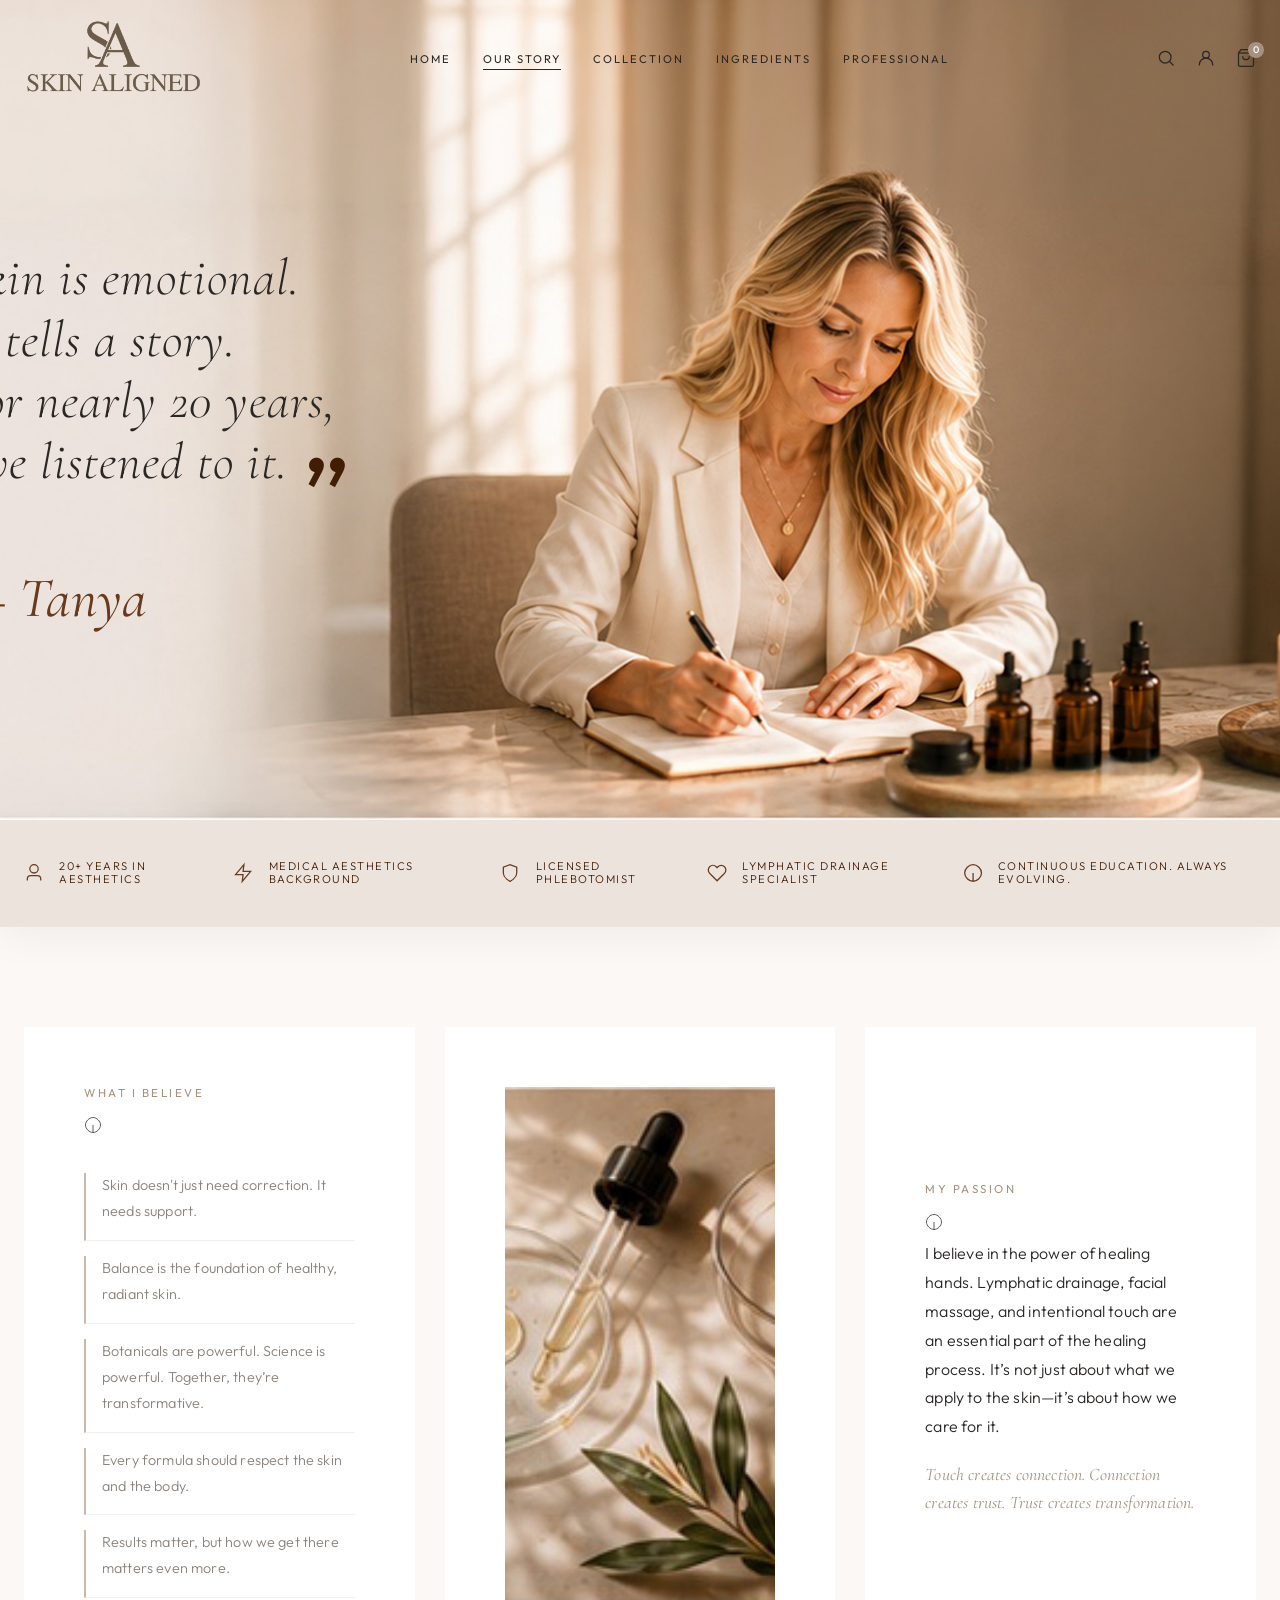
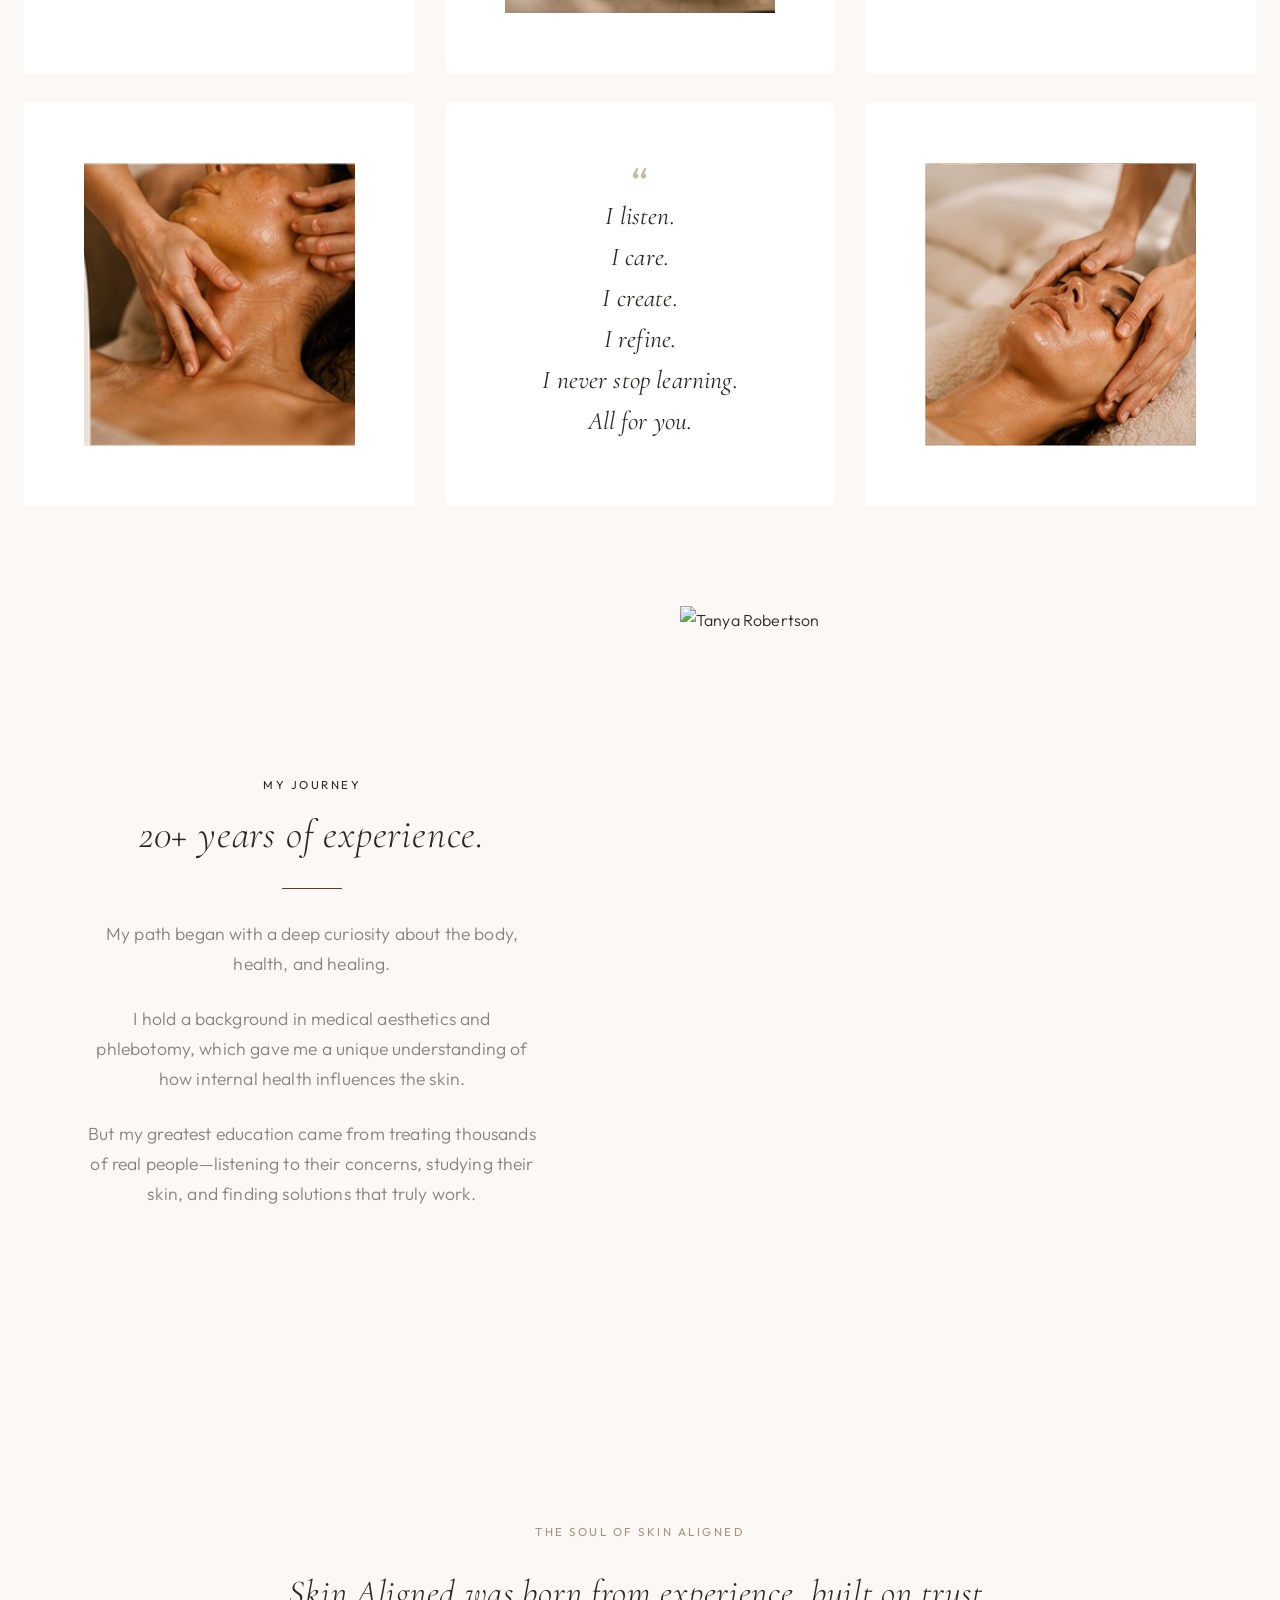
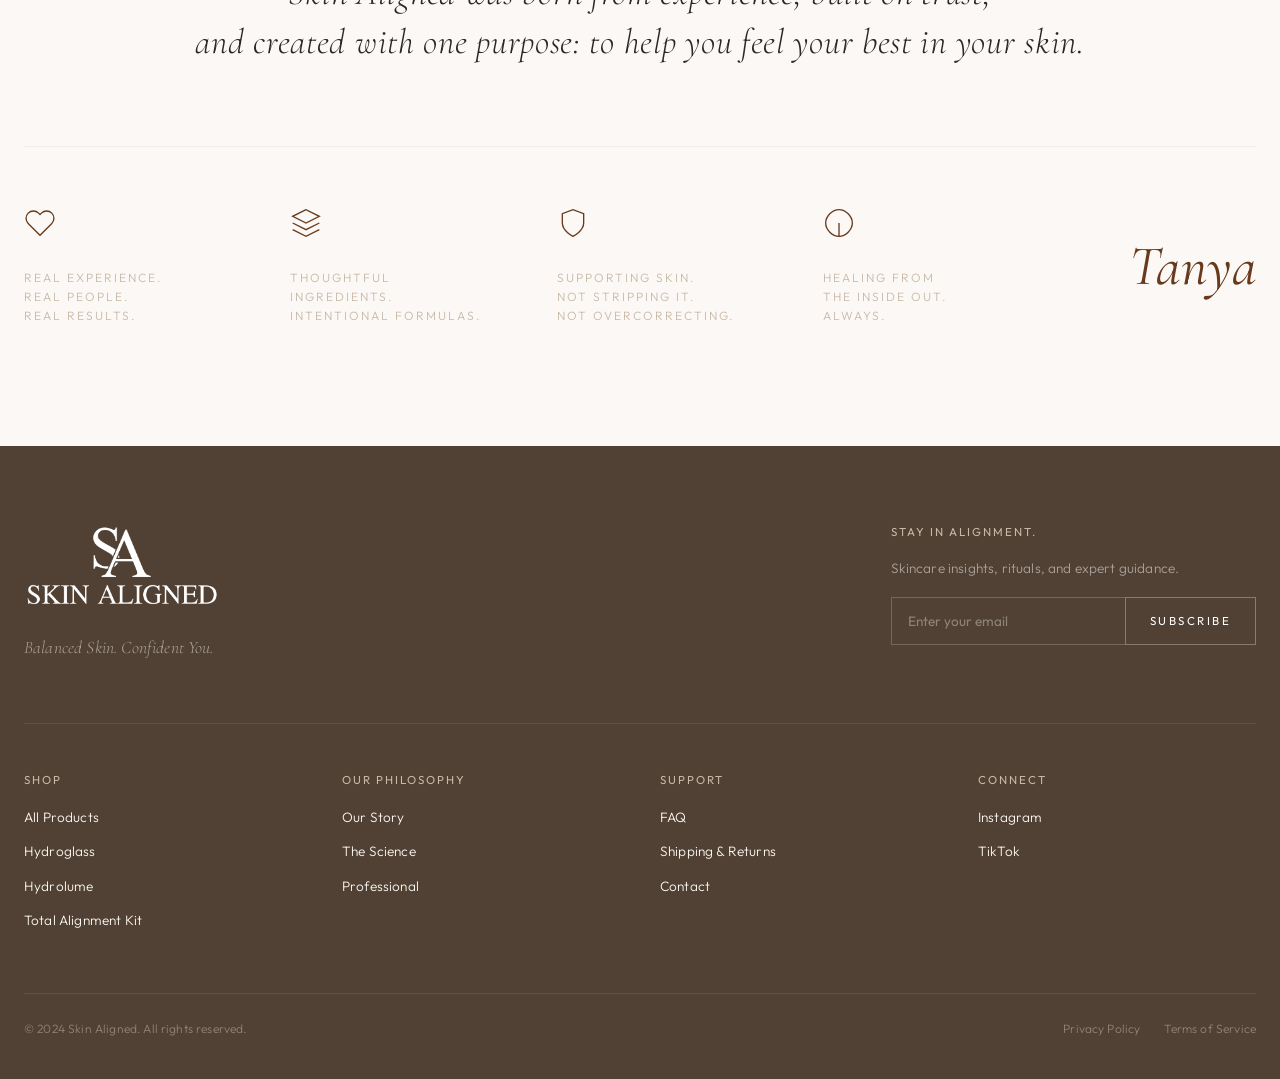
==== ritual.html @ 3042e4d3 "my first commit" ====
<!DOCTYPE html>
<html lang="en">

<head>
  <meta charset="UTF-8">
  <meta name="viewport" content="width=device-width, initial-scale=1.0">
  <title>Our Story – Skin Aligned</title>
  <meta name="description"
    content="Meet the founder. The hands, the heart, and the healing behind Skin Aligned. Nearly 20 years of dedication to skin health.">
  <link rel="stylesheet" href="assets/css/style.css">
  <link rel="stylesheet" href="assets/css/pages.css">
  <link rel="stylesheet" href="assets/css/pages2.css">
  <link rel="icon" type="image/png" href="assets/img/favicon.png">
</head>

<body class="story-page">

  <header class="header" id="site-header">
    <div class="wrap header__inner">
      <a href="index.html" class="logo"><img src="assets/img/top-main-logo.png" alt="Skin Aligned"></a>
      <nav>
        <ul class="nav">
          <li><a href="index.html">Home</a></li>
          <li><a href="ritual.html" class="active">Our Story</a></li>
          <li><a href="products.html">Collection</a></li>
          <li><a href="product-detail.html">Ingredients</a></li>
          <li><a href="professional.html">Professional</a></li>
        </ul>
      </nav>
      <div class="nav-utils">
        <a href="https://skinaligned.com/search" target="_blank" aria-label="Search"><svg viewBox="0 0 24 24">
            <circle cx="11" cy="11" r="7" />
            <line x1="16.5" y1="16.5" x2="21" y2="21" />
          </svg></a>
        <a href="https://skinaligned.com/account/login" target="_blank" aria-label="Account"><svg viewBox="0 0 24 24">
            <circle cx="12" cy="8" r="4" />
            <path d="M4 21v-1a7 7 0 0 1 16 0v1" />
          </svg></a>
        <a href="https://skinaligned.com/cart" target="_blank" aria-label="Cart"><svg viewBox="0 0 24 24">
            <path d="M6 2L3 6v14a2 2 0 0 0 2 2h14a2 2 0 0 0 2-2V6l-3-4z" />
            <line x1="3" y1="6" x2="21" y2="6" />
            <path d="M16 10a4 4 0 0 1-8 0" />
          </svg><span class="cart-count">0</span></a>
      </div>
      <button class="mobile-toggle" id="mobile-toggle"
        aria-label="Menu"><span></span><span></span><span></span></button>
    </div>
  </header>

  <main>

    <!-- ─── Founder Hero ─── -->
    <section class="story-hero">
      <img src="assets/img/Our_Story_Banner.jpg" alt="Tanya Robertson" class="story-hero__bg">
      <div class="wrap">
        <div class="story-hero__content reveal">
          <div class="quote-text">
            <span class="quote-mark">“</span>
            <h1>Skin is emotional.<br>It tells a story.<br>For nearly 20 years,<br>I’ve listened to it.</h1>
            <span class="quote-mark">”</span>
          </div>
          <div class="quote-author">— Tanya</div>
        </div>
      </div>
    </section>

    <div class="sj-strip">
      <div class="wrap reveal">
        <div class="sj-strip__grid">
          <div class="strip-item">
            <svg viewBox="0 0 24 24" width="24" height="24" fill="none" stroke="currentColor" stroke-width="1.5"><path d="M12 12a5 5 0 1 0 0-10 5 5 0 0 0 0 10zM4 21v-2a4 4 0 0 1 4-4h8a4 4 0 0 1 4 4v2"/></svg>
            <span>20+ YEARS IN AESTHETICS</span>
          </div>
          <div class="strip-item">
            <svg viewBox="0 0 24 24" width="24" height="24" fill="none" stroke="currentColor" stroke-width="1.5"><path d="M13 2L3 14h9l-1 8 10-12h-9l1-8z"/></svg>
            <span>MEDICAL AESTHETICS BACKGROUND</span>
          </div>
          <div class="strip-item">
            <svg viewBox="0 0 24 24" width="24" height="24" fill="none" stroke="currentColor" stroke-width="1.5"><path d="M12 22s8-4 8-10V5l-8-3-8 3v7c0 6 8 10 8 10z"/></svg>
            <span>LICENSED PHLEBOTOMIST</span>
          </div>
          <div class="strip-item">
            <svg viewBox="0 0 24 24" width="24" height="24" fill="none" stroke="currentColor" stroke-width="1.5"><path d="M20.84 4.61a5.5 5.5 0 0 0-7.78 0L12 5.67l-1.06-1.06a5.5 5.5 0 0 0-7.78 7.78l1.06 1.06L12 21.23l7.78-7.78 1.06-1.06a5.5 5.5 0 0 0 0-7.78z"/></svg>
            <span>LYMPHATIC DRAINAGE SPECIALIST</span>
          </div>
          <div class="strip-item">
            <svg viewBox="0 0 24 24" width="24" height="24" fill="none" stroke="currentColor" stroke-width="1.5"><path d="M12 2C7 2 2 7 2 12c0 5 5 10 10 10s10-5 10-10c0-5-5-10-10-10zM12 22V12"/></svg>
            <span>CONTINUOUS EDUCATION. ALWAYS EVOLVING.</span>
          </div>
        </div>
      </div>
    </div>

    <!-- ─── Philosophy & Passion ─── -->
    <section class="story-passion">
      <div class="wrap">
        <div class="story-passion__grid reveal">
          <div class="sp-col sp-believe">
            <div class="section-tag">What I Believe</div>
            <div class="accent-leaf"><svg viewBox="0 0 24 24" width="18" height="18" fill="none" stroke="currentColor"><path d="M12 2C7 2 2 7 2 12c0 5 5 10 10 10s10-5 10-10c0-5-5-10-10-10zM12 22V12"/></svg></div>
            <ul class="believe-list">
              <li>Skin doesn't just need correction. It needs support.</li>
              <li>Balance is the foundation of healthy, radiant skin.</li>
              <li>Botanicals are powerful. Science is powerful. Together, they’re transformative.</li>
              <li>Every formula should respect the skin and the body.</li>
              <li>Results matter, but how we get there matters even more.</li>
            </ul>
          </div>
          
          <div class="sp-col sp-img-1">
            <img src="assets/img/Our Story (3).jpg" alt="Skin Formulation">
          </div>
          
          <div class="sp-col sp-passion">
            <div class="section-tag">My Passion</div>
            <div class="accent-leaf"><svg viewBox="0 0 24 24" width="18" height="18" fill="none" stroke="currentColor"><path d="M12 2C7 2 2 7 2 12c0 5 5 10 10 10s10-5 10-10c0-5-5-10-10-10zM12 22V12"/></svg></div>
            <p>I believe in the power of healing hands. Lymphatic drainage, facial massage, and intentional touch are an essential part of the healing process. It’s not just about what we apply to the skin—it’s about how we care for it.</p>
            <p class="passion-italic">Touch creates connection. Connection creates trust. Trust creates transformation.</p>
          </div>
          
          <div class="sp-col sp-img-2">
            <img src="assets/img/Our Story (4).jpg" alt="Facial Massage">
          </div>
          
          <div class="sp-col sp-quote">
            <div class="quote-text">
              <span class="quote-mark">“</span>
              <p>I listen.<br>I care.<br>I create.<br>I refine.<br>I never stop learning.<br>All for you.</p>
            </div>
          </div>
          
          <div class="sp-col sp-img-3">
            <img src="assets/img/Our Story (5).jpg" alt="Skin Aligned Botanical">
          </div>
        </div>
      </div>
    </section>

    <!-- ─── My Journey ─── -->
    <section class="story-journey">
      <div class="wrap">
        <div class="story-journey__top reveal">
          <div class="sj-content">
            <div class="section-tag">My Journey</div>
            <h2>20+ years of experience.</h2>
            <div class="accent-line"></div>
            <p>My path began with a deep curiosity about the body, health, and healing.</p>
            <p>I hold a background in medical aesthetics and phlebotomy, which gave me a unique understanding of how internal health influences the skin.</p>
            <p>But my greatest education came from treating thousands of real people—listening to their concerns, studying their skin, and finding solutions that truly work.</p>
          </div>
          <div class="sj-visual">
            <img src="assets/img/jurny_auther_words.png" alt="Tanya Robertson">
          </div>
        </div>
      </div>
    </section>

    <!-- ─── Soul of Skin Aligned (Redesigned) ─── -->
    <section class="story-soul-new">
      <div class="wrap reveal">
        <div class="soul-new__content">
          <div class="section-tag">The Soul of Skin Aligned</div>
          <h3>Skin Aligned was born from experience, built on trust,<br>and created with one purpose: to help you feel your best in your skin.</h3>
        </div>
        
        <div class="soul-new__pillars">
          <div class="soul-pillar-item">
            <div class="pillar-icon">
              <svg viewBox="0 0 24 24" width="32" height="32" fill="none" stroke="currentColor" stroke-width="1"><path d="M20.84 4.61a5.5 5.5 0 0 0-7.78 0L12 5.67l-1.06-1.06a5.5 5.5 0 0 0-7.78 7.78l1.06 1.06L12 21.23l7.78-7.78 1.06-1.06a5.5 5.5 0 0 0 0-7.78z"/></svg>
            </div>
            <p>Real Experience.<br>Real People.<br>Real Results.</p>
          </div>
          <div class="soul-pillar-item">
            <div class="pillar-icon">
              <svg viewBox="0 0 24 24" width="32" height="32" fill="none" stroke="currentColor" stroke-width="1"><path d="M12 2L2 7l10 5 10-5-10-5zM2 17l10 5 10-5M2 12l10 5 10-5"/></svg>
            </div>
            <p>Thoughtful Ingredients.<br>Intentional Formulas.</p>
          </div>
          <div class="soul-pillar-item">
            <div class="pillar-icon">
              <svg viewBox="0 0 24 24" width="32" height="32" fill="none" stroke="currentColor" stroke-width="1"><path d="M12 22s8-4 8-10V5l-8-3-8 3v7c0 6 8 10 8 10z"/></svg>
            </div>
            <p>Supporting Skin.<br>Not Stripping It.<br>Not Overcorrecting.</p>
          </div>
          <div class="soul-pillar-item">
            <div class="pillar-icon">
              <svg viewBox="0 0 24 24" width="32" height="32" fill="none" stroke="currentColor" stroke-width="1"><path d="M12 2C7 2 2 7 2 12c0 5 5 10 10 10s10-5 10-10c0-5-5-10-10-10zM12 22V12"/></svg>
            </div>
            <p>Healing From<br>The Inside Out.<br>Always.</p>
          </div>
          <div class="soul-new__sig">
            <span class="sig-name">Tanya</span>
          </div>
        </div>
      </div>
    </section>

  </main>

  <footer class="footer" id="site-footer">
    <div class="wrap">
      <div class="footer__top">
        <div class="footer__brand">
          <div class="footer__logo"><img src="assets/img/top-main-logo.png" alt="Skin Aligned"></div>
          <p class="footer__tagline">Balanced Skin. Confident You.</p>
        </div>
        <div class="footer__newsletter">
          <h5>Stay in Alignment.</h5>
          <p>Skincare insights, rituals, and expert guidance.</p>
          <div class="newsletter-form">
            <input type="email" placeholder="Enter your email">
            <button class="btn btn--light">Subscribe</button>
          </div>
        </div>
      </div>
      <div class="footer__grid">
        <div><h5>Shop</h5><ul><li><a href="products.html">All Products</a></li><li><a href="product-detail.html">Hydroglass</a></li><li><a href="product-detail.html">Hydrolume</a></li><li><a href="products.html">Total Alignment Kit</a></li></ul></div>
        <div><h5>Our Philosophy</h5><ul><li><a href="ritual.html">Our Story</a></li><li><a href="product-detail.html">The Science</a></li><li><a href="professional.html">Professional</a></li></ul></div>
        <div><h5>Support</h5><ul><li><a href="https://skinaligned.com/pages/faq" target="_blank">FAQ</a></li><li><a href="https://skinaligned.com/pages/returns" target="_blank">Shipping & Returns</a></li><li><a href="https://skinaligned.com/pages/contact" target="_blank">Contact</a></li></ul></div>
        <div><h5>Connect</h5><ul class="social-links"><li><a href="https://www.instagram.com/skin.aligned/" target="_blank">Instagram</a></li><li><a href="https://www.tiktok.com/@skin.aligned" target="_blank">TikTok</a></li></ul></div>
      </div>
      <div class="footer__bar">
        <span>&copy; 2024 <a href="https://skinaligned.com/" target="_blank">Skin Aligned</a>. All rights reserved.</span>
        <div class="footer__legal"><a href="privacy.html">Privacy Policy</a><a href="terms.html">Terms of Service</a></div>
      </div>
    </div>
  </footer>
  <script src="assets/js/main.js"></script>
</body>

</html>
---- assets/css/style.css ----
@import url('https://fonts.googleapis.com/css2?family=Cormorant+Garamond:ital,wght@0,300;0,400;0,500;0,600;1,300;1,400&family=Outfit:wght@200;300;400;500&display=swap');

:root {
  --cream: #FAF6F0;
  --sand: #F0EAE0;
  --stone: #C8B9A8;
  --earth: #A6917E;
  --charcoal: #2A2725;
  --muted: #8A827C;
  --white: #fff;
  --warm: #E8DDD0;
  --gold: #C4A87C;
  --blush: #F5EDE6;
  --serif: 'Cormorant Garamond', Georgia, serif;
  --sans: 'Outfit', sans-serif
}

*,
*::before,
*::after {
  margin: 0;
  padding: 0;
  box-sizing: border-box
}

html {
  scroll-behavior: smooth
}

body {
  font-family: var(--sans);
  font-weight: 300;
  background: var(--cream);
  color: var(--charcoal);
  line-height: 1.8;
  overflow-x: hidden;
  -webkit-font-smoothing: antialiased;
  letter-spacing: .01em
}

h1,
h2,
h3,
h4,
h5,
h6 {
  font-family: var(--serif);
  font-weight: 400;
  line-height: 1.1;
  letter-spacing: .02em
}

a {
  text-decoration: none;
  color: inherit;
  transition: opacity .4s
}

a:hover {
  opacity: .7
}

img {
  display: block;
  width: 100%;
  height: auto;
  object-fit: cover
}

.wrap {
  max-width: 1400px;
  margin: 0 auto;
  padding: 0 24px
}

.section-tag {
  font: 400 .72rem/1 var(--sans);
  text-transform: uppercase;
  letter-spacing: 2.5px;
  color: var(--earth);
  margin-bottom: 16px
}

.accent-line {
  width: 50px;
  height: 1px;
  background: var(--stone);
  margin: 20px 0
}

/* Reveal */
.reveal {
  opacity: 0;
  transform: translateY(40px);
  transition: opacity 1s cubic-bezier(.25, .8, .25, 1), transform 1s cubic-bezier(.25, .8, .25, 1)
}

.reveal.visible {
  opacity: 1;
  transform: translateY(0)
}

.d1 {
  transition-delay: .15s
}

.d2 {
  transition-delay: .3s
}

.d3 {
  transition-delay: .45s
}

/* Buttons */
.btn {
  display: inline-block;
  padding: 16px 40px;
  font: 400 .72rem/1 var(--sans);
  letter-spacing: 2.5px;
  text-transform: uppercase;
  border: 1px solid var(--charcoal);
  color: var(--charcoal);
  background: transparent;
  cursor: pointer;
  position: relative;
  overflow: hidden;
  z-index: 1;
  transition: color .5s
}

.btn::after {
  content: '';
  position: absolute;
  inset: 0;
  background: var(--charcoal);
  transform: scaleY(0);
  transform-origin: bottom;
  transition: transform .5s cubic-bezier(.77, 0, .18, 1);
  z-index: -1
}

.btn:hover {
  color: var(--cream);
  opacity: 1
}

.btn:hover::after {
  transform: scaleY(1);
  transform-origin: top
}

.btn--light {
  border-color: var(--white);
  color: var(--white)
}

.btn--light::after {
  background: var(--white)
}

.btn--light:hover {
  color: var(--charcoal)
}

.btn--fill {
  background: var(--charcoal);
  color: var(--cream)
}

.btn--fill::after {
  background: var(--stone)
}

.btn--fill:hover {
  color: var(--charcoal)
}

/* Header */
.header {
  position: fixed;
  top: 0;
  width: 100%;
  padding: 20px 0;
  z-index: 200;
  transition: all .6s cubic-bezier(.16, 1, .3, 1);
  background: transparent
}

.header.scrolled {
  padding: 16px 0;
  background: rgba(250, 246, 240, .98);
  backdrop-filter: blur(15px);
  border-bottom: 1px solid rgba(0, 0, 0, .03)
}

.header__inner {
  display: flex;
  justify-content: space-between;
  align-items: center
}

.logo img {
  height: 75px;
  width: auto;
  object-fit: contain
}

.nav {
  display: flex;
  gap: 32px;
  list-style: none;
  align-items: center
}

.nav a {
  font: 400 .7rem/1 var(--sans);
  letter-spacing: 2px;
  text-transform: uppercase;
  position: relative
}

.nav a::after {
  content: '';
  position: absolute;
  bottom: -4px;
  left: 0;
  width: 0;
  height: 1px;
  background: var(--charcoal);
  transition: width .4s
}

.nav a:hover::after,
.nav a.active::after {
  width: 100%
}

.nav a:hover {
  opacity: 1
}

.nav-utils {
  display: flex;
  align-items: center;
  gap: 20px
}

.nav-utils a {
  display: flex;
  align-items: center;
  justify-content: center;
  position: relative
}

.nav-utils svg {
  width: 20px;
  height: 20px;
  stroke: var(--charcoal);
  fill: none;
  stroke-width: 1.5;
  transition: opacity .3s
}

.nav-utils a:hover svg {
  opacity: .5
}

.cart-count {
  position: absolute;
  top: -6px;
  right: -8px;
  background: var(--earth);
  color: #fff;
  font-size: .6rem;
  width: 16px;
  height: 16px;
  border-radius: 50%;
  display: flex;
  align-items: center;
  justify-content: center;
  font-family: var(--sans);
  font-weight: 500
}

.mobile-toggle {
  display: none;
  background: none;
  border: none;
  cursor: pointer;
  padding: 6px;
  flex-direction: column;
  gap: 5px
}

.mobile-toggle span {
  display: block;
  width: 22px;
  height: 1.5px;
  background: var(--charcoal);
  transition: all .3s
}

/* Footer */
.footer {
  background: #514134;
  color: var(--cream);
  padding: 80px 0 40px
}

.footer__top {
  display: flex;
  justify-content: space-between;
  align-items: flex-start;
  padding-bottom: 60px;
  border-bottom: 1px solid rgba(255, 255, 255, .08);
  margin-bottom: 50px;
  flex-wrap: wrap;
  gap: 40px
}

.footer__brand {
  max-width: 300px
}

.footer__logo img {
  height: 82px;
  filter: brightness(0) invert(1);
  margin-bottom: 24px;
  width: auto;
  object-fit: contain
}

.footer__tagline {
  color: rgba(255, 255, 255, .5);
  font-size: .88rem;
  font-style: italic;
  font-family: var(--serif);
  font-size: 1.1rem
}

.footer__newsletter {
  max-width: 400px
}

.footer__newsletter h5 {
  font-family: var(--sans);
  font-size: .75rem;
  letter-spacing: 2px;
  text-transform: uppercase;
  margin-bottom: 8px;
  color: var(--stone)
}

.footer__newsletter p {
  color: rgba(255, 255, 255, .5);
  font-size: .85rem;
  margin-bottom: 16px
}

.newsletter-form {
  display: flex;
  gap: 0
}

.newsletter-form input {
  flex: 1;
  padding: 14px 16px;
  background: transparent;
  border: 1px solid rgba(255, 255, 255, .2);
  border-right: none;
  color: #fff;
  font-family: var(--sans);
  font-size: .85rem;
  outline: none
}

.newsletter-form input::placeholder {
  color: rgba(255, 255, 255, .35)
}

.newsletter-form .btn {
  border-color: rgba(255, 255, 255, .3);
  padding: 14px 24px
}

.footer__grid {
  display: grid;
  grid-template-columns: 1fr 1fr 1fr 1fr;
  gap: 40px;
  margin-bottom: 50px
}

.footer h5 {
  font-family: var(--sans);
  font-size: .72rem;
  letter-spacing: 2px;
  text-transform: uppercase;
  margin-bottom: 18px;
  color: var(--stone)
}

.footer ul {
  list-style: none
}

.footer li {
  margin-bottom: 10px;
  font-size: .85rem
}

.footer a:hover {
  opacity: .6
}

.footer__bar {
  display: flex;
  justify-content: space-between;
  align-items: center;
  padding-top: 24px;
  border-top: 1px solid rgba(255, 255, 255, .08);
  font-size: .75rem;
  color: rgba(255, 255, 255, .35)
}

.footer__legal {
  display: flex;
  gap: 24px
}

.footer__legal a {
  color: rgba(255, 255, 255, .35)
}

/* Hero Banner Refinement */
.hero {
  position: relative;
  height: 100vh;
  display: flex;
  align-items: center;
  overflow: hidden;
  background: var(--cream)
}

.hero__bg {
  position: absolute;
  inset: 0;
  z-index: 0
}

.hero__bg img {
  height: 100%;
  width: 100%;
  object-fit: cover;
  object-position: 70% center
}

.hero__overlay {
  position: absolute;
  inset: 0;
  z-index: 1;
  background: linear-gradient(90deg, rgba(250, 246, 240, .45) 0%, rgba(250, 246, 240, 0) 60%)
}

.hero__body {
  position: relative;
  z-index: 2;
  max-width: 620px;
  text-align: left;
  padding-left: 0;
  margin-left: -680px
}

.hero__leaf {
  font-size: 1.6rem;
  color: var(--earth);
  margin-bottom: 32px;
  display: block;
  opacity: .8
}

.hero__body h1 {
  font-size: 7.2rem;
  font-weight: 500;
  margin-bottom: 4px;
  letter-spacing: -.01em;
  line-height: .82;
  color: var(--charcoal);
  text-transform: uppercase
}

.hero__subtitle {
  font-family: var(--serif);
  font-size: 3.5rem;
  font-weight: 300;
  font-style: italic;
  color: #642502;
  margin-bottom: 32px;
  display: block;
  line-height: 1.1
}

.hero__body>p {
  color: var(--charcoal);
  font-size: 1.15rem;
  max-width: 540px;
  margin-bottom: 48px;
  line-height: 1.6;
  opacity: .9
}

.hero__icons {
  display: flex;
  gap: 48px;
  margin-top: 20px
}

.hero__icon-item {
  text-align: left;
  display: flex;
  flex-direction: column;
  align-items: flex-start;
  gap: 12px
}

.hero__icon-item svg {
  width: 26px;
  height: 26px;
  color: var(--earth);
  stroke-width: 1
}

.hero__icon-item span {
  font: 500 .65rem/1.2 var(--sans);
  letter-spacing: 1.8px;
  text-transform: uppercase;
  color: var(--charcoal);
  max-width: 100px
}

/* Intro Grid (5 columns) */
.intro-grid {
  display: grid;
  grid-template-columns: repeat(5, 1fr);
  background: var(--warm);
  border-top: 1px solid var(--sand)
}

.intro-col {
  padding: 40px 30px;
  border-right: 1px solid rgba(0, 0, 0, .05);
  display: flex;
  flex-direction: column;
  height: 100%
}

.intro-col:last-child {
  border-right: none
}

.intro-col__tag {
  font: 400 .65rem/1 var(--sans);
  text-transform: uppercase;
  letter-spacing: 2px;
  color: var(--earth);
  margin-bottom: 15px
}

.intro-col h3 {
  font-size: 1.1rem;
  margin-bottom: 20px;
  text-transform: uppercase;
  letter-spacing: 1px;
  font-family: var(--sans);
  font-weight: 400;
  color: var(--charcoal)
}

.intro-col h2 {
  font-size: 1.3rem;
  margin-bottom: 20px;
  text-transform: uppercase;
  letter-spacing: 1px;
  font-family: var(--sans);
  font-weight: 400;
  color: var(--charcoal)
}

.intro-col p {
  font-size: .85rem;
  color: var(--muted);
  line-height: 1.6
}

.intro-col__img {
  margin-top: auto;
  padding-top: 20px
}

.intro-col__img img {
  border-radius: 2px;
  filter: grayscale(20%)
}

.intro-col .value-list {
  list-style: none;
  margin-top: 15px
}

.intro-col .value-list li {
  font-size: .65rem;
  text-transform: uppercase;
  letter-spacing: 1.5px;
  margin-bottom: 12px;
  display: flex;
  align-items: center;
  gap: 10px;
  color: var(--muted)
}

.intro-col .value-list svg {
  width: 14px;
  height: 14px;
  color: var(--stone)
}

.intro-col__skintypes {
  display: grid;
  grid-template-columns: repeat(2, 1fr);
  gap: 15px;
  margin-top: 20px
}

.intro-type {
  text-align: center
}

.intro-type svg {
  width: 20px;
  height: 20px;
  color: var(--stone);
  margin-bottom: 6px
}

.intro-type span {
  display: block;
  font-size: .58rem;
  text-transform: uppercase;
  letter-spacing: 1px;
  color: var(--muted)
}

.intro-col__footer {
  margin-top: auto;
  padding-top: 30px;
  text-align: center
}

.intro-col__footer h4 {
  font-size: .85rem;
  text-transform: uppercase;
  letter-spacing: 2px;
  color: var(--charcoal)
}

/* Marquee */
.marquee {
  padding: 28px 0;
  background: var(--sand);
  overflow: hidden;
  white-space: nowrap
}

.marquee__track {
  display: inline-flex;
  gap: 50px;
  animation: scroll 25s linear infinite;
  font: 300 .75rem/1 var(--sans);
  letter-spacing: 3px;
  text-transform: uppercase;
  color: var(--muted)
}

.marquee__track span {
  opacity: .35;
  color: var(--stone)
}

@keyframes scroll {
  0% {
    transform: translateX(0)
  }

  100% {
    transform: translateX(-50%)
  }
}

/* Mobile Nav */
@media(max-width:1024px) {
  .nav--open {
    display: flex;
    flex-direction: column;
    position: fixed;
    top: 0;
    left: 0;
    width: 100%;
    height: 100vh;
    background: var(--cream);
    z-index: 300;
    justify-content: center;
    align-items: center;
    gap: 28px;
    animation: fadeIn .3s ease
  }

  .mobile-toggle.active span:nth-child(1) {
    transform: rotate(45deg) translate(5px, 5px)
  }

  .mobile-toggle.active span:nth-child(2) {
    opacity: 0
  }

  .mobile-toggle.active span:nth-child(3) {
    transform: rotate(-45deg) translate(5px, -5px)
  }

  .hero__body h1 {
    font-size: 4.5rem
  }

  .hero__subtitle {
    font-size: 2.2rem
  }

  .intro-grid {
    grid-template-columns: repeat(2, 1fr)
  }

  .intro-col {
    border-bottom: 1px solid rgba(0, 0, 0, .05)
  }
}

@media(max-width:768px) {
  .hero__body h1 {
    font-size: 3.5rem
  }

  .hero__subtitle {
    font-size: 1.8rem
  }

  .hero__icons {
    gap: 20px
  }

  .intro-grid {
    grid-template-columns: 1fr
  }
}

@keyframes fadeIn {
  0% {
    opacity: 0
  }

  100% {
    opacity: 1
  }
}
---- assets/css/pages.css ----
/* ══ HOMEPAGE ══ */
.philosophy-intro {
    padding: 120px 0;
    background: var(--blush)
}

.phil-intro-grid {
    display: grid;
    grid-template-columns: 1fr 1fr;
    gap: 80px;
    align-items: center
}

.phil-intro-text h2 {
    font-size: 3rem;
    margin-bottom: 0
}

.phil-intro-text h2 em {
    font-style: italic;
    font-weight: 300;
    color: var(--earth)
}

.phil-intro-text p {
    color: var(--muted);
    font-size: 1.02rem;
    margin-top: 20px
}

.phil-intro-values h3 {
    font-size: 1.8rem;
    margin-bottom: 24px
}

.value-list {
    list-style: none
}

.value-list li {
    display: flex;
    align-items: center;
    gap: 12px;
    margin-bottom: 14px;
    font-size: .92rem;
    color: var(--muted)
}

.value-list svg {
    color: var(--earth);
    flex-shrink: 0
}

.phil-tiles {
    padding: 100px 0;
    background: var(--cream)
}

.tiles-row {
    display: grid;
    grid-template-columns: repeat(3, 1fr);
    gap: 32px
}

.phil-tile {
    background: var(--sand);
    padding: 40px 32px;
    text-align: center;
    transition: transform .5s, box-shadow .5s
}

.phil-tile:hover {
    transform: translateY(-8px);
    box-shadow: 0 20px 40px rgba(0, 0, 0, .05)
}

.phil-tile__img {
    width: 100%;
    height: 200px;
    overflow: hidden;
    margin-bottom: 20px
}

.phil-tile__img img {
    height: 100%;
    object-fit: cover
}

.phil-tile h4 {
    font-size: 1.4rem;
    margin-bottom: 10px
}

.phil-tile p {
    font-size: .9rem;
    color: var(--muted)
}

/* Products */
.products-sec {
    padding: 120px 0;
    background: var(--sand)
}

.sec-head {
    text-align: center;
    margin-bottom: 70px
}

.sec-head h2 {
    font-size: 3rem
}

.sec-head p {
    font: 300 .78rem/1 var(--sans);
    text-transform: uppercase;
    letter-spacing: 2px;
    color: var(--muted);
    margin-top: 14px
}

.sec-head .section-tag {
    margin-bottom: 12px
}

.prod-row {
    display: grid;
    grid-template-columns: repeat(3, 1fr);
    gap: 32px
}

.prod-card {
    background: var(--cream);
    text-align: center;
    transition: transform .6s, box-shadow .6s;
    cursor: pointer;
    text-decoration: none;
    overflow: hidden
}

.prod-card:hover {
    transform: translateY(-10px);
    box-shadow: 0 30px 60px rgba(0, 0, 0, .06);
    opacity: 1
}

.prod-card__img {
    height: 380px;
    display: flex;
    align-items: center;
    justify-content: center;
    padding: 30px;
    position: relative;
    overflow: hidden;
    background: var(--sand);
    transition: background .4s
}

.prod-card:hover .prod-card__img {
    background: var(--warm)
}

.prod-card__img img {
    max-height: 100%;
    max-width: 100%;
    width: auto;
    height: auto;
    object-fit: contain;
    filter: drop-shadow(0 15px 30px rgba(0, 0, 0, .05));
    transition: all .9s cubic-bezier(.16, 1, .3, 1);
    z-index: 1
}

.prod-card__img img.hover-img {
    position: absolute;
    inset: 0;
    width: 100%;
    height: 100%;
    max-height: none;
    max-width: none;
    object-fit: cover;
    filter: none;
    padding: 0;
    opacity: 0;
    z-index: 2;
    transform: scale(1.1)
}

.prod-card:hover .prod-card__img img:first-child {
    opacity: 0;
    transform: scale(1.1)
}

.prod-card:hover .prod-card__img img.hover-img {
    opacity: 1;
    transform: scale(1)
}

.prod-card__info {
    padding: 28px 24px 32px
}

.prod-card h3 {
    font-size: 1.8rem;
    margin-bottom: 4px
}

.prod-card__sub {
    font: 300 .7rem/1 var(--sans);
    letter-spacing: 2px;
    text-transform: uppercase;
    color: var(--stone);
    margin-bottom: 12px
}

.prod-card__info>p {
    color: var(--muted);
    font-size: .9rem;
    margin-bottom: 16px
}

.prod-card__cta {
    font: 400 .7rem/1 var(--sans);
    letter-spacing: 2px;
    text-transform: uppercase;
    color: var(--earth);
    transition: letter-spacing .3s
}

.prod-card:hover .prod-card__cta {
    letter-spacing: 3px
}

/* Trust */
.pro-strip {
    padding: 120px 0;
    background: var(--warm)
}

.pro-strip__grid {
    display: grid;
    grid-template-columns: 1fr 1fr;
    gap: 60px;
    align-items: start
}

.pro-strip__text h2 {
    font-size: 2.6rem;
    margin-bottom: 20px
}

.pro-strip__text p {
    color: var(--muted);
    font-size: 1rem
}

.trust-pillars {
    display: grid;
    grid-template-columns: repeat(3, 1fr);
    gap: 24px
}

.trust-pill {
    text-align: center;
    padding: 24px 16px
}

.trust-pill svg {
    color: var(--earth);
    margin-bottom: 12px
}

.trust-pill h5 {
    font-family: var(--sans);
    font-size: .7rem;
    letter-spacing: 1.5px;
    text-transform: uppercase;
    margin-bottom: 8px
}

.trust-pill p {
    font-size: .82rem;
    color: var(--muted)
}

/* Results */
.results {
    padding: 120px 0;
    background: var(--charcoal);
    color: var(--cream)
}

.results__grid {
    display: grid;
    grid-template-columns: 1fr 1fr;
    gap: 80px;
    align-items: center
}

.results__img {
    height: 600px
}

.results h2 {
    font-size: 3rem;
    color: var(--stone);
    margin-bottom: 40px
}

.stat-row {
    display: flex;
    align-items: baseline;
    gap: 24px;
    padding: 22px 0;
    border-bottom: 1px solid rgba(255, 255, 255, .08)
}

.stat-row:last-child {
    border: none
}

.stat-num {
    font: 400 3rem/1 var(--serif);
    color: var(--stone);
    min-width: 110px
}

.stat-desc {
    font-size: 1rem
}

.stats-row {
    display: grid;
    grid-template-columns: repeat(3, 1fr);
    gap: 40px;
    text-align: center
}

.stat-block h3 {
    font-size: 3.5rem;
    color: var(--stone);
    margin-bottom: 8px
}

.stat-block p {
    color: rgba(255, 255, 255, .5)
}

/* Testimonials */
.testimonials {
    padding: 100px 0;
    background: var(--sand)
}

.test-grid {
    display: grid;
    grid-template-columns: repeat(3, 1fr);
    gap: 24px
}

.test-card {
    background: var(--cream);
    padding: 40px;
    transition: transform .5s
}

.test-card:hover {
    transform: translateY(-6px)
}

.test-quote {
    font: italic 1.2rem/1.5 var(--serif);
    margin-bottom: 20px
}

.test-author {
    font: 400 .72rem/1 var(--sans);
    letter-spacing: 1.5px;
    text-transform: uppercase;
    color: var(--stone)
}

.test-author span {
    font-weight: 300;
    font-size: .68rem
}

/* Ingredients CTA */
.ingr-cta {
    position: relative;
    padding: 160px 0;
    text-align: center;
    color: var(--white);
    background-size: cover;
    background-position: center;
    background-attachment: fixed
}

.ingr-cta::before {
    content: '';
    position: absolute;
    inset: 0;
    background: rgba(0, 0, 0, .4)
}

.ingr-cta>* {
    position: relative;
    z-index: 1
}

.ingr-cta h2 {
    font-size: 3.5rem;
    margin-bottom: 16px
}

.ingr-cta p {
    font-size: 1.05rem;
    letter-spacing: 1px;
    margin-bottom: 36px
}

/* Founder */
.philosophy {
    padding: 120px 0
}

.phil-grid {
    display: grid;
    grid-template-columns: 1fr .85fr;
    gap: 80px;
    align-items: center
}

.phil-grid img {
    height: 560px;
    width: 100%;
    object-fit: cover;
    border-radius: 8px
}

.phil-text h2 {
    font-size: 3rem;
    margin-bottom: 0
}

.phil-text p {
    color: var(--muted);
    font-size: 1.02rem;
    margin-top: 18px
}

.phil-text .sig {
    font: italic 1.8rem/1 var(--serif);
    margin-top: 30px;
    color: var(--earth)
}

/* Balance */
.balance-banner {
    background: var(--blush)
}

.balance-icons {
    display: flex;
    justify-content: center;
    gap: 32px;
    flex-wrap: wrap;
    margin-top: 24px
}

.balance-icons span {
    font: 300 .7rem/1 var(--sans);
    letter-spacing: 1.5px;
    text-transform: uppercase;
    color: var(--muted)
}

/* ══ COLLECTION PAGE ══ */
.collection-hero {
    padding: 180px 0 100px;
    background: var(--blush)
}

.collection-hero__grid {
    display: grid;
    grid-template-columns: 1fr 2fr;
    gap: 60px;
    align-items: start
}

.collection-hero__text h1 {
    font-size: 5rem;
    margin-bottom: 0;
    line-height: .95
}

.collection-hero__text p {
    color: var(--muted);
    font-size: 1rem;
    margin-top: 20px
}

.collection-hero__products {
    display: grid;
    grid-template-columns: repeat(3, 1fr);
    gap: 24px
}

.coll-card {
    text-decoration: none;
    background: var(--cream);
    overflow: hidden;
    transition: transform .5s, box-shadow .5s
}

.coll-card:hover {
    transform: translateY(-8px);
    box-shadow: 0 20px 50px rgba(0, 0, 0, .06);
    opacity: 1
}

.coll-card__img {
    height: 260px;
    display: flex;
    align-items: center;
    justify-content: center;
    padding: 20px;
    background: var(--sand)
}

.coll-card__img img {
    max-height: 100%;
    width: auto;
    object-fit: contain;
    filter: drop-shadow(0 10px 20px rgba(0, 0, 0, .08))
}

.coll-card__info {
    padding: 24px 20px
}

.coll-card h3 {
    font-size: 1.4rem;
    margin-bottom: 4px
}

.coll-card__sub {
    font: 300 .65rem/1 var(--sans);
    letter-spacing: 2px;
    text-transform: uppercase;
    color: var(--stone);
    margin-bottom: 10px
}

.coll-card__info p {
    font-size: .85rem;
    color: var(--muted);
    margin-bottom: 14px
}

.coll-card__btn {
    display: inline-block;
    font: 400 .68rem/1 var(--sans);
    letter-spacing: 2px;
    text-transform: uppercase;
    padding: 12px 24px;
    border: 1px solid var(--charcoal);
    transition: all .3s
}

.coll-card:hover .coll-card__btn {
    background: var(--charcoal);
    color: var(--cream)
}

.pro-banner {
    padding: 100px 0;
    background: var(--warm)
}

.pro-banner__grid {
    display: grid;
    grid-template-columns: 1fr 1fr;
    gap: 40px;
    align-items: start
}

.pro-banner__text h2 {
    font-size: 2.4rem;
    margin-bottom: 0
}

.pro-banner__text p {
    color: var(--muted);
    margin-top: 20px
}

.pro-banner__img {
    height: 400px;
    grid-column: 2;
    grid-row: 1/3
}

.pro-banner__pillars {
    display: grid;
    grid-template-columns: repeat(2, 1fr);
    gap: 20px
}

.pro-pill {
    padding: 20px;
    background: var(--cream)
}

.pro-pill svg {
    color: var(--earth);
    margin-bottom: 8px
}

.pro-pill h5 {
    font-family: var(--sans);
    font-size: .68rem;
    letter-spacing: 1.5px;
    text-transform: uppercase;
    margin-bottom: 6px
}

.pro-pill p {
    font-size: .8rem;
    color: var(--muted)
}

/* ══ INGREDIENTS PAGE ══ */
.pdp-hero {
    padding: 160px 0 80px;
    background: var(--blush)
}

.pdp-hero--alt {
    background: var(--sand)
}

.pdp-hero__grid {
    display: grid;
    grid-template-columns: 1fr 1fr 1fr;
    gap: 50px;
    align-items: center
}

.pdp-hero__text h1 {
    font-size: 3.8rem;
    margin-bottom: 0
}

.pdp-hero__text h1 em {
    font-style: italic;
    font-weight: 300;
    color: var(--earth)
}

.pdp-hero__tagline {
    color: var(--muted);
    font-size: 1rem;
    margin: 20px 0 28px
}

.pdp-hero__formula h3 {
    font-size: 1.5rem;
    margin-bottom: 16px
}

.pdp-hero__formula p {
    color: var(--muted);
    font-size: .92rem
}

.pdp-hero__badges {
    display: flex;
    gap: 16px;
    margin-top: 20px;
    flex-wrap: wrap
}

.pdp-hero__badges span {
    font: 300 .65rem/1 var(--sans);
    letter-spacing: 2px;
    text-transform: uppercase;
    padding: 8px 16px;
    border: 1px solid var(--stone);
    color: var(--muted)
}

.pdp-hero__img {
    display: flex;
    align-items: center;
    justify-content: center
}

.pdp-hero__img img {
    max-height: 400px;
    width: auto;
    object-fit: contain;
    filter: drop-shadow(0 20px 40px rgba(0, 0, 0, .1))
}

/* Benefits */
.benefits-strip {
    padding: 80px 0;
    background: var(--cream);
    border-top: 1px solid var(--sand);
    border-bottom: 1px solid var(--sand)
}

.benefits-strip h3 {
    text-align: center;
    font-size: 1.6rem;
    margin-bottom: 40px
}

.benefits-grid {
    display: flex;
    justify-content: center;
    gap: 40px;
    flex-wrap: wrap
}

.benefit-item {
    text-align: center;
    max-width: 180px
}

.benefit-icon {
    display: block;
    font-size: 1.6rem;
    color: var(--stone);
    margin-bottom: 10px
}

.benefit-item h5 {
    font-family: var(--sans);
    font-size: .7rem;
    letter-spacing: 1.5px;
    text-transform: uppercase;
    margin-bottom: 8px
}

.benefit-item p {
    font-size: .82rem;
    color: var(--muted)
}

/* Ingredient Tiles */
.ingr-tiles {
    padding: 100px 0;
    background: var(--sand)
}

.ingr-grid {
    display: grid;
    grid-template-columns: repeat(4, 1fr);
    gap: 24px
}

.ingr-item {
    background: var(--cream);
    padding: 28px 20px;
    text-align: center;
    transition: transform .4s
}

.ingr-item:hover {
    transform: translateY(-6px)
}

.ingr-item__icon {
    width: 60px;
    height: 60px;
    border-radius: 50%;
    overflow: hidden;
    margin: 0 auto 14px
}

.ingr-item__icon img {
    height: 100%;
    object-fit: cover
}

.ingr-item h5 {
    font-family: var(--sans);
    font-size: .72rem;
    letter-spacing: 1px;
    text-transform: uppercase;
    margin-bottom: 8px
}

.ingr-item p {
    font-size: .8rem;
    color: var(--muted)
}

/* Cannabinoid */
.canna-section {
    padding: 100px 0;
    background: var(--cream)
}

.canna-grid {
    display: grid;
    grid-template-columns: 1fr 1fr 1fr;
    gap: 40px;
    align-items: start
}

.canna-text h3 {
    font-size: 1.8rem;
    margin-bottom: 0
}

.canna-text p {
    color: var(--muted);
    margin-top: 20px;
    font-size: .95rem
}

.canna-compounds {
    display: flex;
    flex-direction: column;
    gap: 24px
}

.canna-compound {
    padding: 24px;
    background: var(--sand)
}

.canna-compound h5 {
    font-family: var(--sans);
    font-size: .72rem;
    letter-spacing: 1.5px;
    text-transform: uppercase;
    margin-bottom: 8px
}

.canna-compound p {
    font-size: .88rem;
    color: var(--muted)
}

.canna-skintypes {
    padding: 24px;
    background: var(--sand)
}

.canna-skintypes h4 {
    font-size: 1.3rem;
    margin-bottom: 16px
}

.skin-tags {
    display: flex;
    flex-wrap: wrap;
    gap: 8px;
    margin-bottom: 14px
}

.skin-tags span {
    padding: 6px 14px;
    border: 1px solid var(--stone);
    font: 300 .65rem/1 var(--sans);
    letter-spacing: 1.5px;
    text-transform: uppercase;
    color: var(--muted)
}

.canna-skintypes>p {
    font-size: .88rem;
    color: var(--muted)
}

/* How to use */
.howto-section {
    padding: 100px 0;
    background: var(--blush)
}

.howto-section--alt {
    background: var(--cream)
}

.howto-grid {
    display: grid;
    grid-template-columns: 1fr 1fr;
    gap: 60px;
    align-items: start
}

.howto-steps h3 {
    font-size: 1.8rem;
    margin-bottom: 0
}

.howto-row {
    display: grid;
    grid-template-columns: 1fr 1fr;
    gap: 24px;
    margin-top: 24px
}

.howto-step {
    padding: 24px;
    background: var(--cream)
}

.howto-section--alt .howto-step {
    background: var(--sand)
}

.howto-step h5 {
    font-family: var(--sans);
    font-size: .72rem;
    letter-spacing: 1.5px;
    text-transform: uppercase;
    margin-bottom: 10px;
    color: var(--earth)
}

.howto-step p {
    font-size: .9rem;
    color: var(--muted)
}

.howto-pairing h3 {
    font-size: 1.5rem;
    margin-bottom: 12px
}

.howto-pairing p {
    color: var(--muted);
    font-size: .95rem;
    margin-bottom: 24px
}

/* Trust badges */
.trust-badges-strip {
    padding: 60px 0;
    background: var(--sand);
    border-top: 1px solid var(--warm)
}

.trust-row {
    display: flex;
    justify-content: center;
    gap: 48px;
    flex-wrap: wrap
}

.trust-badge {
    text-align: center
}

.trust-badge span {
    display: block;
    font-size: 1.4rem;
    color: var(--stone);
    margin-bottom: 8px
}

.trust-badge h5 {
    font-family: var(--sans);
    font-size: .65rem;
    letter-spacing: 1.5px;
    text-transform: uppercase;
    color: var(--muted)
}

/* Ritual */
.ritual-split {
    padding: 120px 0;
    background: var(--cream)
}

.ritual-split__grid {
    display: grid;
    grid-template-columns: 1fr 1fr;
    gap: 0
}

.ritual-day {
    background: var(--sand);
    padding: 50px
}

.ritual-night {
    background: var(--charcoal);
    color: var(--cream);
    padding: 50px
}

.ritual-icon {
    font-size: 2.5rem;
    color: var(--stone);
    margin-bottom: 12px
}

.ritual-day h3,
.ritual-night h3 {
    font-size: 1.8rem;
    margin-bottom: 16px
}

.ritual-night h3 {
    color: var(--cream)
}

.ritual-day p,
.ritual-night p {
    font-size: .95rem;
    color: var(--muted);
    margin-bottom: 20px
}

.ritual-night p {
    color: rgba(255, 255, 255, .5)
}

.ritual-day ul,
.ritual-night ul {
    list-style: none
}

.ritual-day li,
.ritual-night li {
    font-size: .88rem;
    color: var(--muted);
    margin-bottom: 8px
}

.ritual-night li {
    color: rgba(255, 255, 255, .5)
}

.ritual-tip {
    text-align: center;
    padding: 32px;
    background: var(--sand);
    font: italic 1.05rem/1.7 var(--serif);
    color: var(--muted)
}

/* Real Skin Gallery */
.ba-gallery {
    padding: 0 0 100px;
    background: var(--cream)
}

.ba-hero {
    height: 750px;
    position: relative;
    display: flex;
    align-items: center;
    overflow: hidden
}

.ba-hero__bg {
    position: absolute;
    inset: 0;
    width: 100%;
    height: 100%;
    object-fit: cover;
    z-index: 1
}

.ba-hero__content {
    position: relative;
    z-index: 2;
    padding: 0;
    max-width: 620px;
    margin-left: -680px;
}

.ba-hero__content .section-tag {
    color: var(--charcoal);
    font-size: .7rem;
    letter-spacing: 2px;
    display: flex;
    align-items: center;
    gap: 15px;
    margin-bottom: 30px;
}

.ba-hero__content .section-tag::after {
    content: '';
    height: 1px;
    width: 60px;
    background: var(--stone);
}

.ba-hero__content h2 {
    font-size: 4.8rem;
    line-height: 1;
    margin: 0 0 30px;
    color: var(--charcoal);
    font-family: var(--serif);
    font-weight: 400;
}

.ba-hero__content h2 span {
    display: block;
    font-style: italic;
    font-weight: 300;
}

.ba-hero__content p {
    color: var(--muted);
    font-size: 1.1rem;
    line-height: 1.6;
    max-width: 440px;
    margin-bottom: 40px;
}

.ba-grid {
    display: grid;
    grid-template-columns: repeat(4, 1fr);
    gap: 30px
}

.ba-card {
    text-align: center
}

.ba-card__tag {
    font: 300 .75rem/1 var(--sans);
    text-transform: uppercase;
    letter-spacing: 2px;
    color: var(--stone);
    margin-bottom: 24px
}

.ba-card__comparison {
    display: flex;
    gap: 12px;
    margin-bottom: 12px
}

.ba-card__half {
    flex: 1;
    position: relative
}

.ba-card__half img {
    width: 100%;
    display: block;
    aspect-ratio: 1;
    object-fit: cover;
    border-radius: 2px
}

.ba-card__half span {
    display: block;
    margin-top: 10px;
    font: 300 .65rem/1 var(--sans);
    text-transform: uppercase;
    letter-spacing: 1px;
    color: var(--muted)
}

@media(max-width:1200px) {
    .ba-grid {
        grid-template-columns: repeat(2, 1fr)
    }
}

@media(max-width:768px) {
    .ba-hero {
        height: 600px
    }
    
    .ba-hero__content {
        padding: 40px 30px;
        margin: 0 20px;
        max-width: 100%
    }
    
    .ba-hero__content h2 {
        font-size: 2.6rem
    }
    
    .ba-grid {
        grid-template-columns: 1fr;
        gap: 40px
    }
}
---- assets/css/pages2.css ----
/* ══ OUR STORY PAGE ══ */
.founder-hero {
    padding: 160px 0 80px;
    background: var(--blush)
}

.founder-hero__grid {
    display: grid;
    grid-template-columns: 1fr 1.2fr .8fr;
    gap: 40px;
    align-items: center
}

.founder-hero__text h1 {
    font-size: 3.5rem;
    margin-bottom: 0
}

.founder-hero__text h1 em {
    font-style: italic;
    font-weight: 300;
    color: var(--earth)
}

.founder-hero__text p {
    color: var(--muted);
    margin-top: 20px;
    font-size: 1rem
}

.founder-hero__img {
    height: 550px;
    overflow: hidden;
    border-radius: 8px
}

.founder-hero__img img {
    height: 100%;
    object-fit: cover
}

.founder-hero__quote {
    padding: 40px;
    background: var(--sand)
}

.founder-hero__quote blockquote {
    font: italic 1.4rem/1.5 var(--serif);
    color: var(--charcoal)
}

.quote-mark {
    font-size: 3rem;
    color: var(--stone);
    line-height: 0;
    display: inline-block;
    vertical-align: middle;
    margin: 0 4px
}

.founder-sig {
    font: italic 1.6rem/1 var(--serif);
    color: var(--earth);
    margin-top: 20px
}

/* Journey */
.journey-section {
    padding: 100px 0;
    background: var(--cream)
}

.journey-grid {
    display: grid;
    grid-template-columns: 1fr 1fr 1fr 1fr;
    gap: 30px;
    align-items: start
}

.journey-text {
    grid-column: 1
}

.journey-text h2 {
    font-size: 2rem;
    margin-bottom: 0
}

.journey-text h2 em {
    font-style: italic;
    font-weight: 300;
    color: var(--earth)
}

.journey-text p {
    color: var(--muted);
    font-size: .92rem;
    margin-top: 14px
}

.journey-img {
    grid-column: 2;
    height: 450px;
    overflow: hidden
}

.journey-img img {
    height: 100%;
    object-fit: cover
}

.journey-creds {
    grid-column: 3
}

.cred-item {
    display: flex;
    align-items: center;
    gap: 14px;
    margin-bottom: 20px
}

.cred-item svg {
    color: var(--earth);
    flex-shrink: 0
}

.cred-item h5 {
    font-family: var(--sans);
    font-size: .72rem;
    letter-spacing: 1.5px;
    text-transform: uppercase
}

.journey-approach {
    grid-column: 4
}

.journey-approach p {
    color: var(--muted);
    font-size: .92rem;
    margin-top: 14px
}

.approach-goal {
    color: var(--earth) !important;
    font-family: var(--serif);
    font-size: 1.1rem !important;
    margin-top: 20px !important
}

/* Believe */
.believe-section {
    padding: 100px 0;
    background: var(--sand)
}

.believe-grid {
    display: grid;
    grid-template-columns: 1fr 1fr 1fr;
    gap: 40px;
    align-items: start
}

.believe-list {
    list-style: none
}

.believe-list li {
    margin-bottom: 14px;
    font-size: .95rem;
    color: var(--muted);
    padding-left: 16px;
    border-left: 2px solid var(--stone)
}

.believe-passion p {
    color: var(--muted);
    font-size: .92rem;
    margin-top: 14px
}

.passion-italic {
    font-family: var(--serif);
    font-size: 1.1rem !important;
    color: var(--earth) !important;
    margin-top: 20px !important
}

.believe-quote blockquote {
    font: italic 1.5rem/1.6 var(--serif);
    color: var(--charcoal);
    padding: 40px;
    background: var(--cream)
}

.believe-quote em {
    color: var(--earth)
}

/* Soul */
.soul-section {
    padding: 100px 0;
    background: var(--blush)
}

.soul-pillars {
    display: flex;
    justify-content: center;
    gap: 48px;
    margin-top: 40px;
    flex-wrap: wrap
}

.soul-pill {
    text-align: center;
    max-width: 180px
}

.soul-pill span {
    display: block;
    font-size: 1.6rem;
    color: var(--stone);
    margin-bottom: 10px
}

.soul-pill p {
    font-size: .85rem;
    color: var(--muted)
}

/* ══ PROFESSIONAL PAGE ══ */
.pro-hero {
    padding: 160px 0 80px;
    background: var(--blush)
}

.pro-hero__grid {
    display: grid;
    grid-template-columns: 1fr 1.2fr;
    gap: 50px;
    align-items: center;
    position: relative
}

.pro-hero__text h1 {
    font-size: 3rem;
    margin-bottom: 0
}

.pro-hero__text p {
    color: var(--muted);
    margin-top: 20px;
    font-size: 1rem
}

.pro-hero__img {
    height: 500px;
    overflow: hidden;
    border-radius: 8px
}

.pro-hero__img img {
    height: 100%;
    object-fit: cover
}

.pro-hero__badge {
    position: absolute;
    top: 40px;
    right: 0;
    display: flex;
    flex-direction: column;
    gap: 8px;
    align-items: flex-end
}

.pro-hero__badge span {
    font: 300 .65rem/1 var(--sans);
    letter-spacing: 2px;
    text-transform: uppercase;
    padding: 10px 20px;
    background: rgba(250, 246, 240, .9);
    backdrop-filter: blur(8px);
    border: 1px solid var(--stone)
}

/* Pro Trust */
.pro-trust {
    padding: 100px 0;
    background: var(--sand)
}

.pro-trust__grid {
    display: flex;
    justify-content: center;
    gap: 40px;
    flex-wrap: wrap;
    margin-top: 50px
}

.pro-trust__item {
    text-align: center;
    max-width: 200px
}

.pro-trust__item svg {
    color: var(--earth);
    margin-bottom: 12px
}

.pro-trust__item h5 {
    font-family: var(--sans);
    font-size: .7rem;
    letter-spacing: 1.5px;
    text-transform: uppercase;
    margin-bottom: 8px
}

.pro-trust__item p {
    font-size: .82rem;
    color: var(--muted)
}

/* Pro Journey */
.pro-journey {
    padding: 100px 0;
    background: var(--cream)
}

.pro-journey__grid {
    display: grid;
    grid-template-columns: 1fr 1fr;
    gap: 60px;
    align-items: center
}

.pro-journey__text h2 {
    font-size: 2.4rem;
    margin-bottom: 0
}

.pro-journey__text p {
    color: var(--muted);
    margin-top: 20px
}

.pro-journey__steps {
    margin-top: 32px
}

.pj-step {
    display: flex;
    align-items: center;
    gap: 16px;
    padding: 16px 0;
    border-bottom: 1px solid var(--sand)
}

.pj-step span {
    font: 400 1.8rem/1 var(--serif);
    color: var(--stone);
    min-width: 40px
}

.pj-step p {
    font-size: .9rem;
    color: var(--muted)
}

.pro-journey__img {
    height: 500px;
    overflow: hidden
}

.pro-journey__img img {
    height: 100%;
    object-fit: cover
}

/* Wholesale */
.wholesale {
    padding: 100px 0;
    background: var(--sand)
}

.wholesale__grid {
    display: grid;
    grid-template-columns: 1fr 1fr 1fr;
    gap: 40px;
    align-items: start;
    margin-top: 50px
}

.wholesale-list {
    list-style: none
}

.wholesale-list li {
    margin-bottom: 12px;
    font-size: .92rem;
    color: var(--muted)
}

.wholesale__img {
    height: 400px;
    overflow: hidden
}

.wholesale__img img {
    height: 100%;
    object-fit: cover
}

.wholesale__cta {
    padding: 40px;
    background: var(--cream);
    text-align: center
}

.wholesale__cta h3 {
    font-size: 1.6rem;
    margin-bottom: 10px
}

.wholesale__cta p {
    color: var(--muted);
    font-size: .92rem;
    margin-bottom: 20px
}

.wholesale__contact {
    margin-top: 24px;
    font-size: .85rem;
    color: var(--muted)
}

/* Pro Testimonials */
.pro-testimonials {
    padding: 100px 0;
    background: var(--cream)
}

.pro-test__grid {
    display: grid;
    grid-template-columns: repeat(3, 1fr);
    gap: 30px;
    margin-top: 50px
}

.pro-test__card {
    padding: 40px;
    background: var(--sand);
    transition: transform .4s
}

.pro-test__card:hover {
    transform: translateY(-6px)
}

.pro-test__card .quote-mark {
    font-size: 2.5rem;
    color: var(--stone);
    line-height: .5;
    display: block;
    margin-bottom: 12px
}

.pro-test__card p {
    font: italic 1.05rem/1.5 var(--serif);
    margin-bottom: 16px
}

/* Pro Benefits */
.pro-benefits-strip {
    padding: 60px 0;
    background: var(--sand);
    border-top: 1px solid var(--warm)
}

.pro-benefits__row {
    display: flex;
    justify-content: center;
    gap: 40px;
    flex-wrap: wrap
}

.pro-benefit {
    text-align: center;
    max-width: 150px
}

.pro-benefit span {
    display: block;
    font-size: 1.4rem;
    color: var(--stone);
    margin-bottom: 8px
}

.pro-benefit h5 {
    font-family: var(--sans);
    font-size: .65rem;
    letter-spacing: 1.5px;
    text-transform: uppercase;
    margin-bottom: 6px
}

.pro-benefit p {
    font-size: .78rem;
    color: var(--muted)
}

/* Pro CTA */
.pro-cta-bar {
    background: var(--charcoal);
    color: var(--cream)
}

/* ══ RESPONSIVE ══ */
@media(max-width:1024px) {
    .nav {
        display: none
    }

    .mobile-toggle {
        display: flex
    }

    .hero__body h1 {
        font-size: 2.8rem
    }

    .phil-intro-grid,
    .phil-grid,
    .results__grid,
    .pro-strip__grid,
    .pro-banner__grid,
    .pro-journey__grid,
    .wholesale__grid,
    .pro-hero__grid,
    .howto-grid,
    .canna-grid,
    .founder-hero__grid,
    .ritual-split__grid {
        grid-template-columns: 1fr !important;
        gap: 40px
    }

    .pdp-hero__grid {
        grid-template-columns: 1fr 1fr !important
    }

    .collection-hero__grid {
        grid-template-columns: 1fr !important
    }

    .collection-hero__products {
        grid-template-columns: repeat(3, 1fr)
    }

    .journey-grid {
        grid-template-columns: 1fr 1fr !important
    }

    .journey-text,
    .journey-creds,
    .journey-approach {
        grid-column: auto
    }

    .journey-img {
        grid-column: auto
    }

    .believe-grid {
        grid-template-columns: 1fr 1fr !important
    }

    .prod-row {
        grid-template-columns: 1fr 1fr
    }

    .pro-banner__img {
        grid-column: auto;
        grid-row: auto
    }

    .footer__grid {
        grid-template-columns: 1fr 1fr
    }

    .footer__top {
        flex-direction: column
    }

    .pro-hero__badge {
        position: static;
        flex-direction: row;
        margin-top: 20px
    }
}

/* Our Story Page Styles */
.story-page {
    background: #fbf8f5;
    /* Off-white for boutique feel */
}

/* Story Hero */
.story-hero {
    height: 820px;
    position: relative;
    display: flex;
    align-items: center;
    overflow: hidden;
}

.story-hero__bg {
    position: absolute;
    inset: 0;
    width: 100%;
    height: 100%;
    object-fit: cover;
    z-index: 1;
}

.story-hero__content {
    position: relative;
    z-index: 2;
    max-width: 620px;
    margin-left: -680px;
}

.story-hero__content .quote-text {
    position: relative;
    padding: 40px 0;
}

.story-hero__content h1 {
    font: italic 300 3.2rem/1.2 var(--serif);
    color: var(--charcoal);
    margin: 20px 0;
}

.story-hero__content .quote-mark {
    font-size: 8rem;
    color: #411d05;
    position: absolute;
    line-height: 1;
}

.story-hero__content .quote-mark:first-child {
    top: 10px;
    left: -30px;
}

.story-hero__content .quote-mark:last-child {
    bottom: -10px;
    right: -20px;
}

.story-hero__content .quote-author {
    font: italic 3.5rem var(--serif);
    color: #683a1b;
    margin-top: 10px;
}

.story-hero__content .quote-text {
    position: relative;
    display: inline-block;
    max-width: 500px;
    text-align: left;
}

/* Story Journey Grid */
.story-journey {
    background: #fbf8f5;
}

.story-journey__top {
    display: grid;
    grid-template-columns: 1fr 1fr;
    align-items: center;
    gap: 80px;
}

.sj-content {
    max-width: 500px;
    margin: 0 auto;
    text-align: center;
}

.sj-content .section-tag {
    margin-bottom: 20px;
    color: var(--charcoal);
}

.sj-content h2 {
    font: italic 300 2.5rem/1.2 var(--serif);
    color: var(--charcoal);
    margin-bottom: 30px;
}

.sj-content .accent-line {
    width: 60px;
    height: 1px;
    background: #683a1b;
    margin: 0 auto 30px;
}

.sj-content p {
    font-size: 1.1rem;
    line-height: 1.7;
    color: var(--muted);
    margin-bottom: 25px;
}

.sj-visual {
    height: 800px;
    overflow: hidden;
}

.sj-visual img {
    width: 100%;
    height: 100%;
    object-fit: cover;
    object-position: top;
}

/* Credential Strip */
.sj-strip {
    background: #ece3dc;
    padding: 40px 0;
    position: relative;
    z-index: 5;
    box-shadow: 0 10px 40px rgba(0,0,0,.05);
}

.sj-strip__grid {
    display: flex;
    justify-content: space-between;
    align-items: center;
    gap: 30px;
}

.strip-item {
    display: flex;
    align-items: center;
    gap: 15px;
}

.strip-item svg {
    color: #683a1b;
}

.strip-item span {
    font: 300 .7rem/1.2 var(--sans);
    letter-spacing: 1.5px;
    color: #411d05;
    text-transform: uppercase;
}

@media(max-width:1024px) {
    .story-journey__top {
        grid-template-columns: 1fr;
        gap: 60px;
    }

    .sj-visual {
        height: 500px;
    }

    .sj-strip__grid {
        flex-wrap: wrap;
        justify-content: center;
    }
}

/* Story Passion Grid */
.story-passion {
    padding: 100px 0;
}

.story-passion__grid {
    display: grid;
    grid-template-columns: repeat(3, 1fr);
    grid-template-rows: auto auto;
    gap: 30px;
}

.sp-col {
    padding: 60px;
    background: #fff;
    display: flex;
    flex-direction: column;
    justify-content: center;
}

.believe-list {
    list-style: none;
    margin-top: 30px;
}

.believe-list li {
    font-size: .9rem;
    padding-bottom: 15px;
    margin-bottom: 15px;
    border-bottom: 1px solid #f0f0f0;
    color: var(--muted);
}

.sp-col img {
    width: 100%;
    height: 100%;
    object-fit: cover;
}

.passion-italic {
    font: italic 1.1rem/1.6 var(--serif);
    color: var(--stone);
    margin-top: 25px;
}

.sp-quote .quote-text {
    text-align: center;
}

.sp-quote .quote-text p {
    font: italic 1.6rem/1.6 var(--serif);
    color: var(--charcoal);
}

/* Redesigned Soul Section */
.story-soul-new {
    padding: 120px 0;
    background: #fbf8f5;
    text-align: center;
}

.soul-new__content {
    margin-bottom: 80px;
}

.soul-new__content h3 {
    font: italic 300 2.2rem/1.4 var(--serif);
    color: var(--charcoal);
    max-width: 900px;
    margin: 30px auto 0;
}

.soul-new__pillars {
    display: grid;
    grid-template-columns: repeat(4, 1fr) auto;
    gap: 60px;
    align-items: center;
    border-top: 1px solid #eee;
    padding-top: 60px;
}

.soul-pillar-item {
    text-align: left;
}

.pillar-icon {
    margin-bottom: 20px;
    color: #683a1b;
}

.soul-pillar-item p {
    font: 300 .75rem/1.6 var(--sans);
    text-transform: uppercase;
    letter-spacing: 2px;
    color: var(--stone);
}

.soul-new__sig {
    text-align: right;
    padding-left: 40px;
}

.soul-new__sig .sig-name {
    font: italic 3.5rem var(--serif);
    color: #683a1b;
    white-space: nowrap;
}

@media(max-width:1200px) {
    .soul-new__pillars {
        grid-template-columns: repeat(2, 1fr);
        gap: 40px;
    }
    .soul-new__sig {
        grid-column: 1 / -1;
        text-align: center;
        padding-left: 0;
        margin-top: 40px;
    }
}

@media(max-width:768px) {
    .story-soul-new { padding: 80px 0; }
    .soul-new__content h3 { font-size: 1.6rem; }
    .soul-new__pillars {
        grid-template-columns: 1fr;
    }
}

/* Responsive Overrides */
@media(max-width:1400px) {
    .sj-content { padding: 0 20px; }
}

@media(max-width:768px) {
    .story-hero { height: auto; padding: 150px 0 100px; }
    .story-hero__content { margin-left: 0; max-width: 100%; text-align: left; }
    .story-hero__content h1 { font-size: 2.2rem; }
    
    .story-passion__grid { grid-template-columns: 1fr; }
}
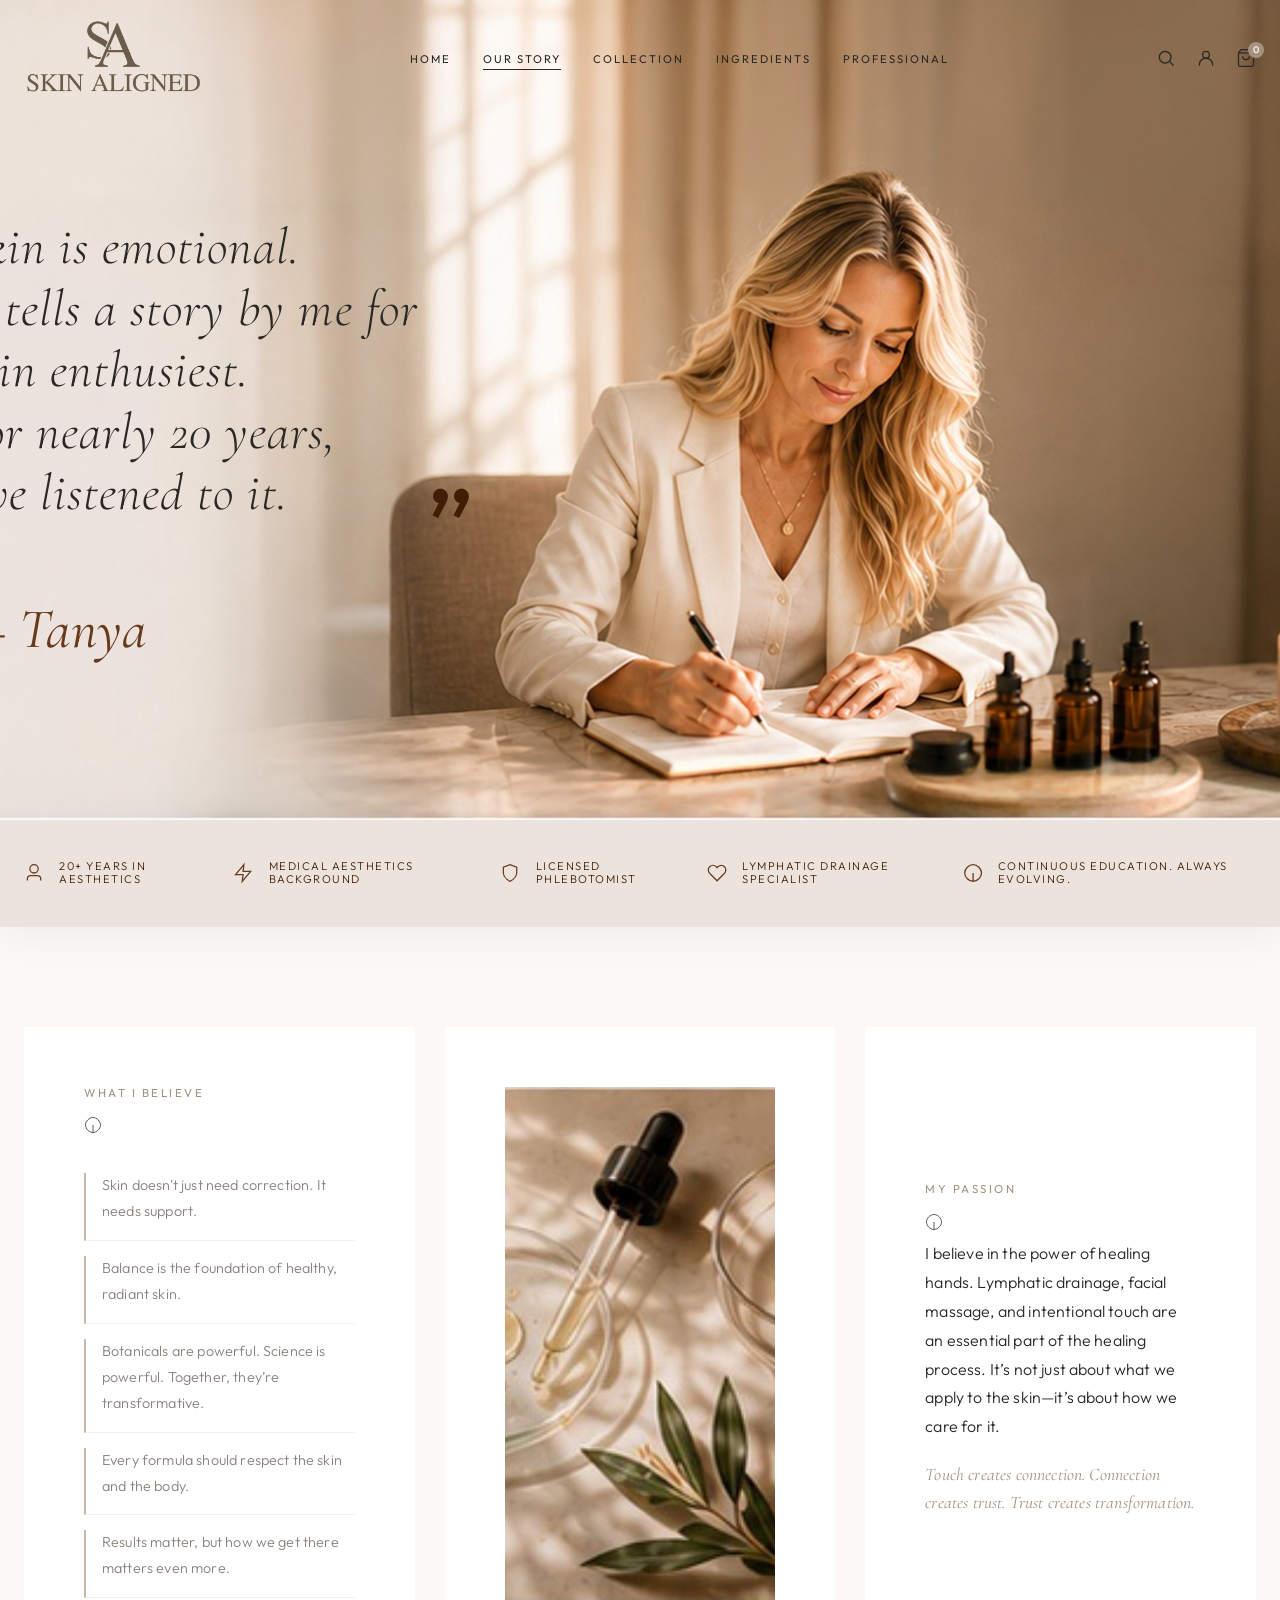
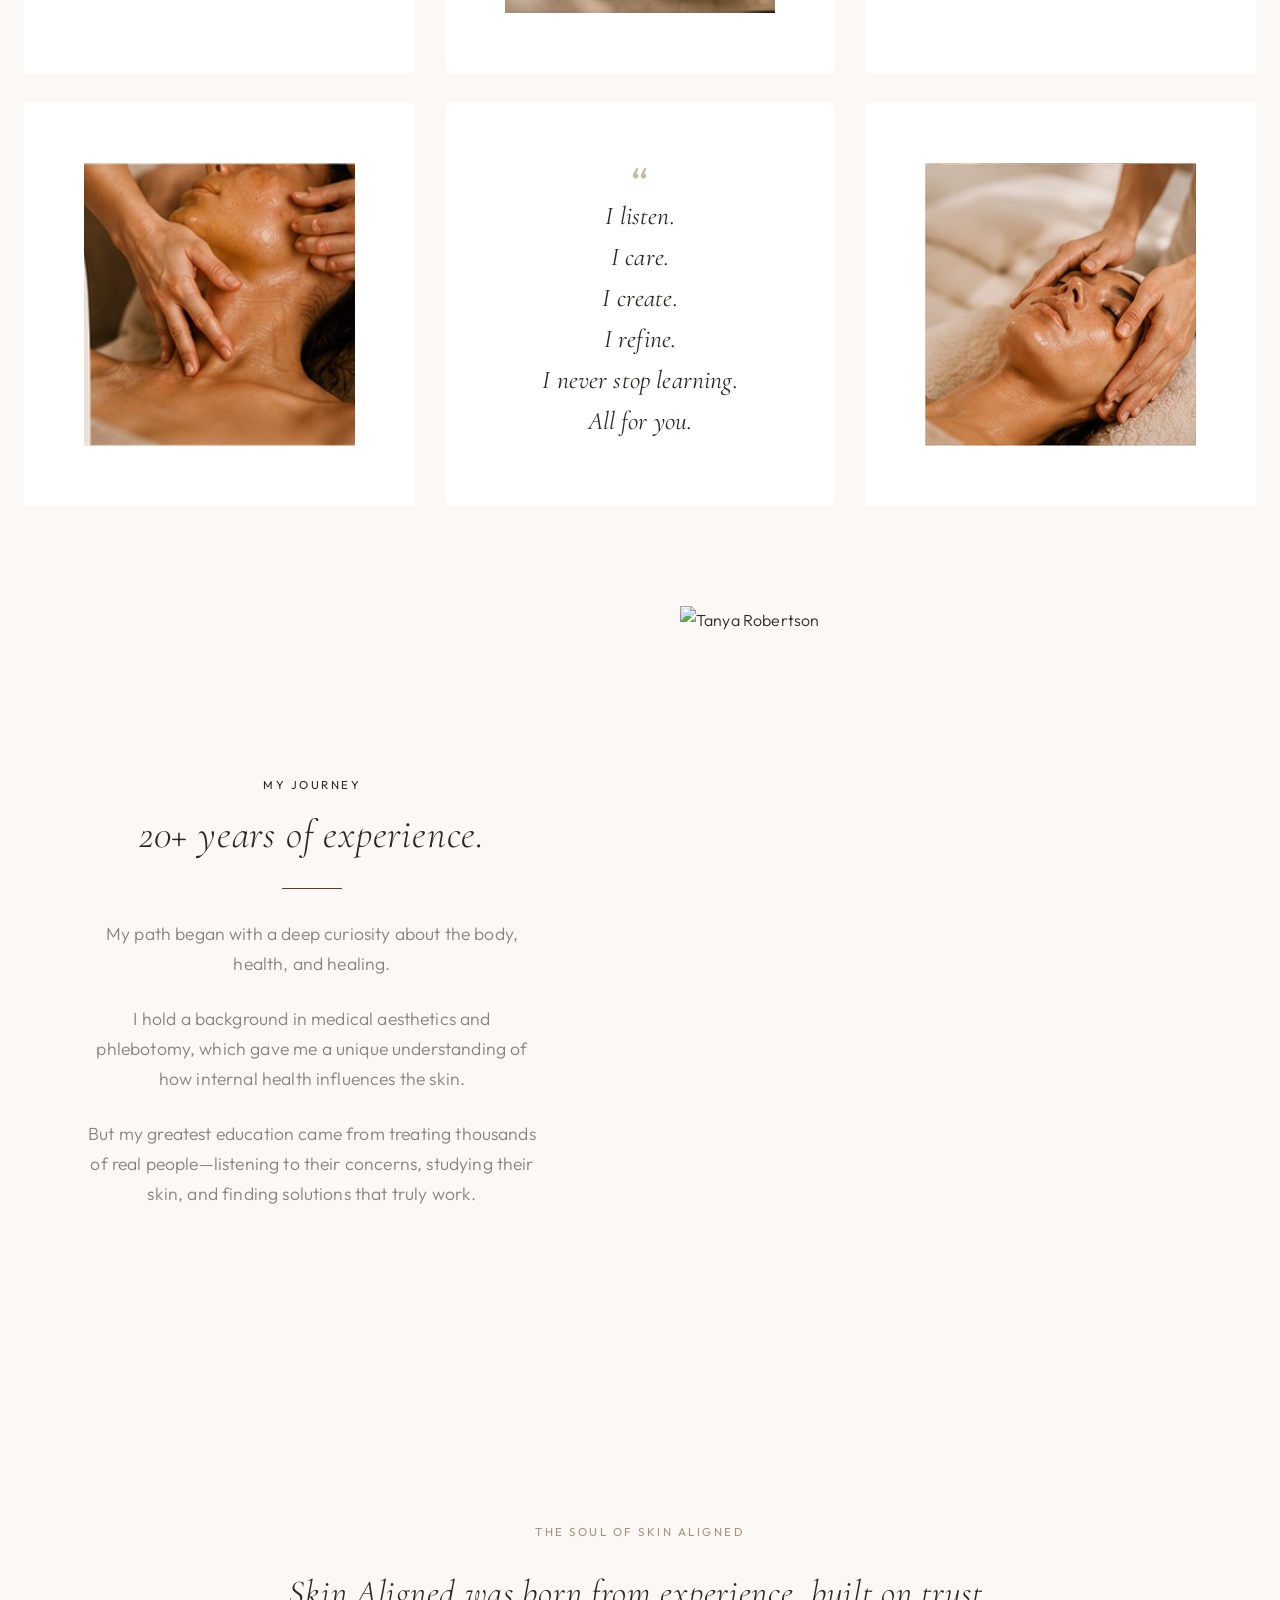
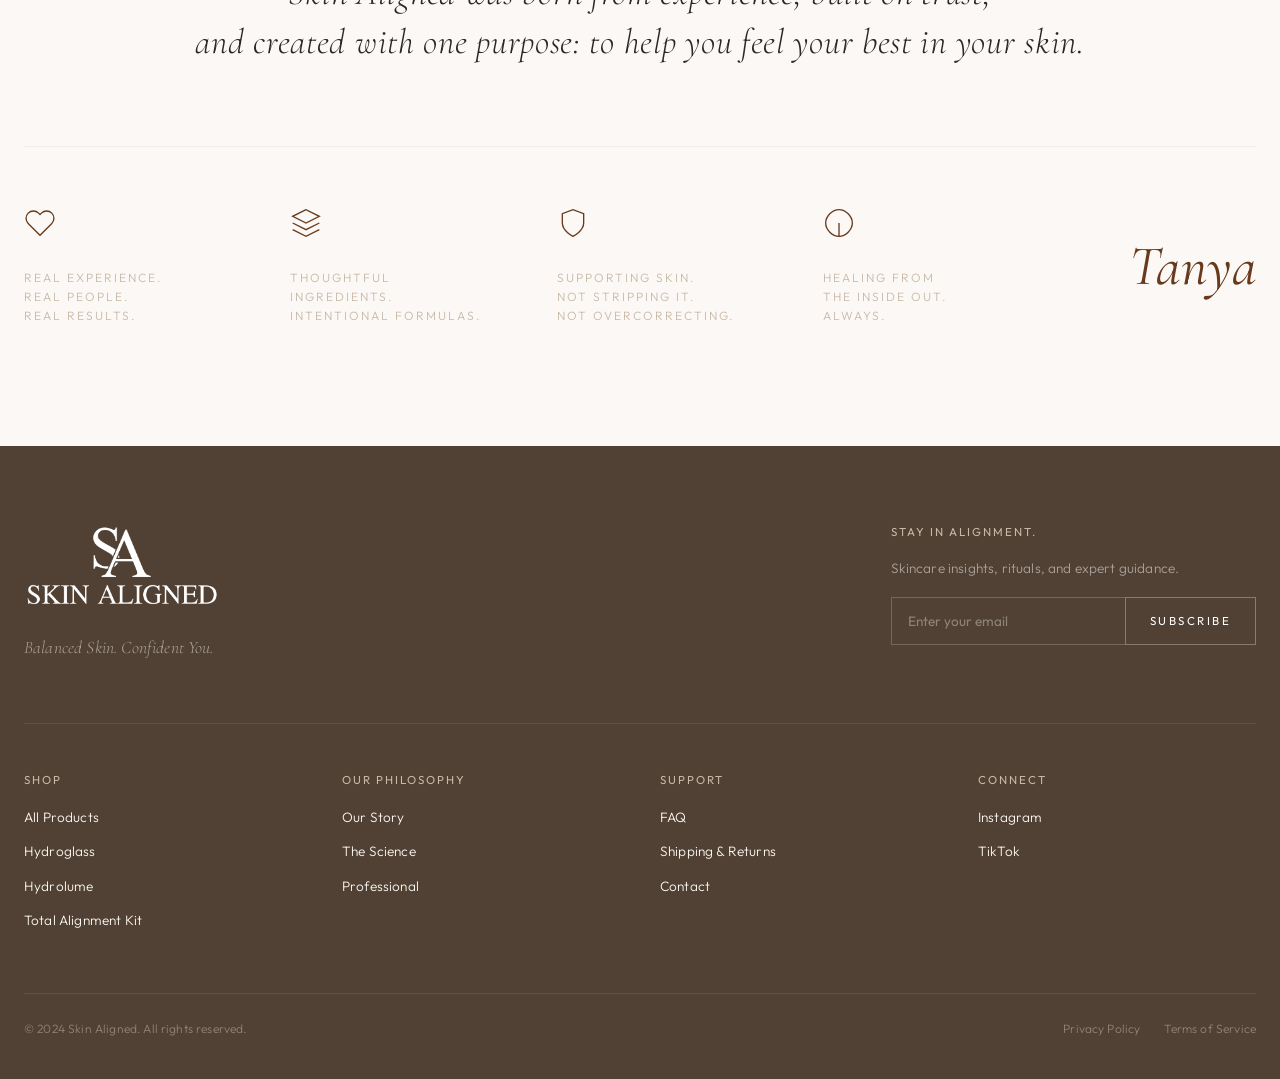
==== commit 421731de: "my thrisd commit  i have change some  code in ritual.html" ====
--- a/ritual.html
+++ b/ritual.html
@@ -56,7 +56,8 @@
         <div class="story-hero__content reveal">
           <div class="quote-text">
             <span class="quote-mark">“</span>
-            <h1>Skin is emotional.<br>It tells a story.<br>For nearly 20 years,<br>I’ve listened to it.</h1>
+            <h1>Skin is emotional.<br>It tells a story by me for skin enthusiest.<br>For nearly 20 years,<br>I’ve
+              listened to it.</h1>
             <span class="quote-mark">”</span>
           </div>
           <div class="quote-author">— Tanya</div>
@@ -68,23 +69,34 @@
       <div class="wrap reveal">
         <div class="sj-strip__grid">
           <div class="strip-item">
-            <svg viewBox="0 0 24 24" width="24" height="24" fill="none" stroke="currentColor" stroke-width="1.5"><path d="M12 12a5 5 0 1 0 0-10 5 5 0 0 0 0 10zM4 21v-2a4 4 0 0 1 4-4h8a4 4 0 0 1 4 4v2"/></svg>
+            <svg viewBox="0 0 24 24" width="24" height="24" fill="none" stroke="currentColor" stroke-width="1.5">
+              <path d="M12 12a5 5 0 1 0 0-10 5 5 0 0 0 0 10zM4 21v-2a4 4 0 0 1 4-4h8a4 4 0 0 1 4 4v2" />
+            </svg>
             <span>20+ YEARS IN AESTHETICS</span>
           </div>
           <div class="strip-item">
-            <svg viewBox="0 0 24 24" width="24" height="24" fill="none" stroke="currentColor" stroke-width="1.5"><path d="M13 2L3 14h9l-1 8 10-12h-9l1-8z"/></svg>
+            <svg viewBox="0 0 24 24" width="24" height="24" fill="none" stroke="currentColor" stroke-width="1.5">
+              <path d="M13 2L3 14h9l-1 8 10-12h-9l1-8z" />
+            </svg>
             <span>MEDICAL AESTHETICS BACKGROUND</span>
           </div>
           <div class="strip-item">
-            <svg viewBox="0 0 24 24" width="24" height="24" fill="none" stroke="currentColor" stroke-width="1.5"><path d="M12 22s8-4 8-10V5l-8-3-8 3v7c0 6 8 10 8 10z"/></svg>
+            <svg viewBox="0 0 24 24" width="24" height="24" fill="none" stroke="currentColor" stroke-width="1.5">
+              <path d="M12 22s8-4 8-10V5l-8-3-8 3v7c0 6 8 10 8 10z" />
+            </svg>
             <span>LICENSED PHLEBOTOMIST</span>
           </div>
           <div class="strip-item">
-            <svg viewBox="0 0 24 24" width="24" height="24" fill="none" stroke="currentColor" stroke-width="1.5"><path d="M20.84 4.61a5.5 5.5 0 0 0-7.78 0L12 5.67l-1.06-1.06a5.5 5.5 0 0 0-7.78 7.78l1.06 1.06L12 21.23l7.78-7.78 1.06-1.06a5.5 5.5 0 0 0 0-7.78z"/></svg>
+            <svg viewBox="0 0 24 24" width="24" height="24" fill="none" stroke="currentColor" stroke-width="1.5">
+              <path
+                d="M20.84 4.61a5.5 5.5 0 0 0-7.78 0L12 5.67l-1.06-1.06a5.5 5.5 0 0 0-7.78 7.78l1.06 1.06L12 21.23l7.78-7.78 1.06-1.06a5.5 5.5 0 0 0 0-7.78z" />
+            </svg>
             <span>LYMPHATIC DRAINAGE SPECIALIST</span>
           </div>
           <div class="strip-item">
-            <svg viewBox="0 0 24 24" width="24" height="24" fill="none" stroke="currentColor" stroke-width="1.5"><path d="M12 2C7 2 2 7 2 12c0 5 5 10 10 10s10-5 10-10c0-5-5-10-10-10zM12 22V12"/></svg>
+            <svg viewBox="0 0 24 24" width="24" height="24" fill="none" stroke="currentColor" stroke-width="1.5">
+              <path d="M12 2C7 2 2 7 2 12c0 5 5 10 10 10s10-5 10-10c0-5-5-10-10-10zM12 22V12" />
+            </svg>
             <span>CONTINUOUS EDUCATION. ALWAYS EVOLVING.</span>
           </div>
         </div>
@@ -97,7 +109,9 @@
         <div class="story-passion__grid reveal">
           <div class="sp-col sp-believe">
             <div class="section-tag">What I Believe</div>
-            <div class="accent-leaf"><svg viewBox="0 0 24 24" width="18" height="18" fill="none" stroke="currentColor"><path d="M12 2C7 2 2 7 2 12c0 5 5 10 10 10s10-5 10-10c0-5-5-10-10-10zM12 22V12"/></svg></div>
+            <div class="accent-leaf"><svg viewBox="0 0 24 24" width="18" height="18" fill="none" stroke="currentColor">
+                <path d="M12 2C7 2 2 7 2 12c0 5 5 10 10 10s10-5 10-10c0-5-5-10-10-10zM12 22V12" />
+              </svg></div>
             <ul class="believe-list">
               <li>Skin doesn't just need correction. It needs support.</li>
               <li>Balance is the foundation of healthy, radiant skin.</li>
@@ -106,29 +120,34 @@
               <li>Results matter, but how we get there matters even more.</li>
             </ul>
           </div>
-          
+
           <div class="sp-col sp-img-1">
             <img src="assets/img/Our Story (3).jpg" alt="Skin Formulation">
           </div>
-          
+
           <div class="sp-col sp-passion">
             <div class="section-tag">My Passion</div>
-            <div class="accent-leaf"><svg viewBox="0 0 24 24" width="18" height="18" fill="none" stroke="currentColor"><path d="M12 2C7 2 2 7 2 12c0 5 5 10 10 10s10-5 10-10c0-5-5-10-10-10zM12 22V12"/></svg></div>
-            <p>I believe in the power of healing hands. Lymphatic drainage, facial massage, and intentional touch are an essential part of the healing process. It’s not just about what we apply to the skin—it’s about how we care for it.</p>
-            <p class="passion-italic">Touch creates connection. Connection creates trust. Trust creates transformation.</p>
-          </div>
-          
+            <div class="accent-leaf"><svg viewBox="0 0 24 24" width="18" height="18" fill="none" stroke="currentColor">
+                <path d="M12 2C7 2 2 7 2 12c0 5 5 10 10 10s10-5 10-10c0-5-5-10-10-10zM12 22V12" />
+              </svg></div>
+            <p>I believe in the power of healing hands. Lymphatic drainage, facial massage, and intentional touch are an
+              essential part of the healing process. It’s not just about what we apply to the skin—it’s about how we
+              care for it.</p>
+            <p class="passion-italic">Touch creates connection. Connection creates trust. Trust creates transformation.
+            </p>
+          </div>
+
           <div class="sp-col sp-img-2">
             <img src="assets/img/Our Story (4).jpg" alt="Facial Massage">
           </div>
-          
+
           <div class="sp-col sp-quote">
             <div class="quote-text">
               <span class="quote-mark">“</span>
               <p>I listen.<br>I care.<br>I create.<br>I refine.<br>I never stop learning.<br>All for you.</p>
             </div>
           </div>
-          
+
           <div class="sp-col sp-img-3">
             <img src="assets/img/Our Story (5).jpg" alt="Skin Aligned Botanical">
           </div>
@@ -145,8 +164,10 @@
             <h2>20+ years of experience.</h2>
             <div class="accent-line"></div>
             <p>My path began with a deep curiosity about the body, health, and healing.</p>
-            <p>I hold a background in medical aesthetics and phlebotomy, which gave me a unique understanding of how internal health influences the skin.</p>
-            <p>But my greatest education came from treating thousands of real people—listening to their concerns, studying their skin, and finding solutions that truly work.</p>
+            <p>I hold a background in medical aesthetics and phlebotomy, which gave me a unique understanding of how
+              internal health influences the skin.</p>
+            <p>But my greatest education came from treating thousands of real people—listening to their concerns,
+              studying their skin, and finding solutions that truly work.</p>
           </div>
           <div class="sj-visual">
             <img src="assets/img/jurny_auther_words.png" alt="Tanya Robertson">
@@ -160,31 +181,41 @@
       <div class="wrap reveal">
         <div class="soul-new__content">
           <div class="section-tag">The Soul of Skin Aligned</div>
-          <h3>Skin Aligned was born from experience, built on trust,<br>and created with one purpose: to help you feel your best in your skin.</h3>
-        </div>
-        
+          <h3>Skin Aligned was born from experience, built on trust,<br>and created with one purpose: to help you feel
+            your best in your skin.</h3>
+        </div>
+
         <div class="soul-new__pillars">
           <div class="soul-pillar-item">
             <div class="pillar-icon">
-              <svg viewBox="0 0 24 24" width="32" height="32" fill="none" stroke="currentColor" stroke-width="1"><path d="M20.84 4.61a5.5 5.5 0 0 0-7.78 0L12 5.67l-1.06-1.06a5.5 5.5 0 0 0-7.78 7.78l1.06 1.06L12 21.23l7.78-7.78 1.06-1.06a5.5 5.5 0 0 0 0-7.78z"/></svg>
+              <svg viewBox="0 0 24 24" width="32" height="32" fill="none" stroke="currentColor" stroke-width="1">
+                <path
+                  d="M20.84 4.61a5.5 5.5 0 0 0-7.78 0L12 5.67l-1.06-1.06a5.5 5.5 0 0 0-7.78 7.78l1.06 1.06L12 21.23l7.78-7.78 1.06-1.06a5.5 5.5 0 0 0 0-7.78z" />
+              </svg>
             </div>
             <p>Real Experience.<br>Real People.<br>Real Results.</p>
           </div>
           <div class="soul-pillar-item">
             <div class="pillar-icon">
-              <svg viewBox="0 0 24 24" width="32" height="32" fill="none" stroke="currentColor" stroke-width="1"><path d="M12 2L2 7l10 5 10-5-10-5zM2 17l10 5 10-5M2 12l10 5 10-5"/></svg>
+              <svg viewBox="0 0 24 24" width="32" height="32" fill="none" stroke="currentColor" stroke-width="1">
+                <path d="M12 2L2 7l10 5 10-5-10-5zM2 17l10 5 10-5M2 12l10 5 10-5" />
+              </svg>
             </div>
             <p>Thoughtful Ingredients.<br>Intentional Formulas.</p>
           </div>
           <div class="soul-pillar-item">
             <div class="pillar-icon">
-              <svg viewBox="0 0 24 24" width="32" height="32" fill="none" stroke="currentColor" stroke-width="1"><path d="M12 22s8-4 8-10V5l-8-3-8 3v7c0 6 8 10 8 10z"/></svg>
+              <svg viewBox="0 0 24 24" width="32" height="32" fill="none" stroke="currentColor" stroke-width="1">
+                <path d="M12 22s8-4 8-10V5l-8-3-8 3v7c0 6 8 10 8 10z" />
+              </svg>
             </div>
             <p>Supporting Skin.<br>Not Stripping It.<br>Not Overcorrecting.</p>
           </div>
           <div class="soul-pillar-item">
             <div class="pillar-icon">
-              <svg viewBox="0 0 24 24" width="32" height="32" fill="none" stroke="currentColor" stroke-width="1"><path d="M12 2C7 2 2 7 2 12c0 5 5 10 10 10s10-5 10-10c0-5-5-10-10-10zM12 22V12"/></svg>
+              <svg viewBox="0 0 24 24" width="32" height="32" fill="none" stroke="currentColor" stroke-width="1">
+                <path d="M12 2C7 2 2 7 2 12c0 5 5 10 10 10s10-5 10-10c0-5-5-10-10-10zM12 22V12" />
+              </svg>
             </div>
             <p>Healing From<br>The Inside Out.<br>Always.</p>
           </div>
@@ -214,14 +245,44 @@
         </div>
       </div>
       <div class="footer__grid">
-        <div><h5>Shop</h5><ul><li><a href="products.html">All Products</a></li><li><a href="product-detail.html">Hydroglass</a></li><li><a href="product-detail.html">Hydrolume</a></li><li><a href="products.html">Total Alignment Kit</a></li></ul></div>
-        <div><h5>Our Philosophy</h5><ul><li><a href="ritual.html">Our Story</a></li><li><a href="product-detail.html">The Science</a></li><li><a href="professional.html">Professional</a></li></ul></div>
-        <div><h5>Support</h5><ul><li><a href="https://skinaligned.com/pages/faq" target="_blank">FAQ</a></li><li><a href="https://skinaligned.com/pages/returns" target="_blank">Shipping & Returns</a></li><li><a href="https://skinaligned.com/pages/contact" target="_blank">Contact</a></li></ul></div>
-        <div><h5>Connect</h5><ul class="social-links"><li><a href="https://www.instagram.com/skin.aligned/" target="_blank">Instagram</a></li><li><a href="https://www.tiktok.com/@skin.aligned" target="_blank">TikTok</a></li></ul></div>
+        <div>
+          <h5>Shop</h5>
+          <ul>
+            <li><a href="products.html">All Products</a></li>
+            <li><a href="product-detail.html">Hydroglass</a></li>
+            <li><a href="product-detail.html">Hydrolume</a></li>
+            <li><a href="products.html">Total Alignment Kit</a></li>
+          </ul>
+        </div>
+        <div>
+          <h5>Our Philosophy</h5>
+          <ul>
+            <li><a href="ritual.html">Our Story</a></li>
+            <li><a href="product-detail.html">The Science</a></li>
+            <li><a href="professional.html">Professional</a></li>
+          </ul>
+        </div>
+        <div>
+          <h5>Support</h5>
+          <ul>
+            <li><a href="https://skinaligned.com/pages/faq" target="_blank">FAQ</a></li>
+            <li><a href="https://skinaligned.com/pages/returns" target="_blank">Shipping & Returns</a></li>
+            <li><a href="https://skinaligned.com/pages/contact" target="_blank">Contact</a></li>
+          </ul>
+        </div>
+        <div>
+          <h5>Connect</h5>
+          <ul class="social-links">
+            <li><a href="https://www.instagram.com/skin.aligned/" target="_blank">Instagram</a></li>
+            <li><a href="https://www.tiktok.com/@skin.aligned" target="_blank">TikTok</a></li>
+          </ul>
+        </div>
       </div>
       <div class="footer__bar">
-        <span>&copy; 2024 <a href="https://skinaligned.com/" target="_blank">Skin Aligned</a>. All rights reserved.</span>
-        <div class="footer__legal"><a href="privacy.html">Privacy Policy</a><a href="terms.html">Terms of Service</a></div>
+        <span>&copy; 2024 <a href="https://skinaligned.com/" target="_blank">Skin Aligned</a>. All rights
+          reserved.</span>
+        <div class="footer__legal"><a href="privacy.html">Privacy Policy</a><a href="terms.html">Terms of Service</a>
+        </div>
       </div>
     </div>
   </footer>
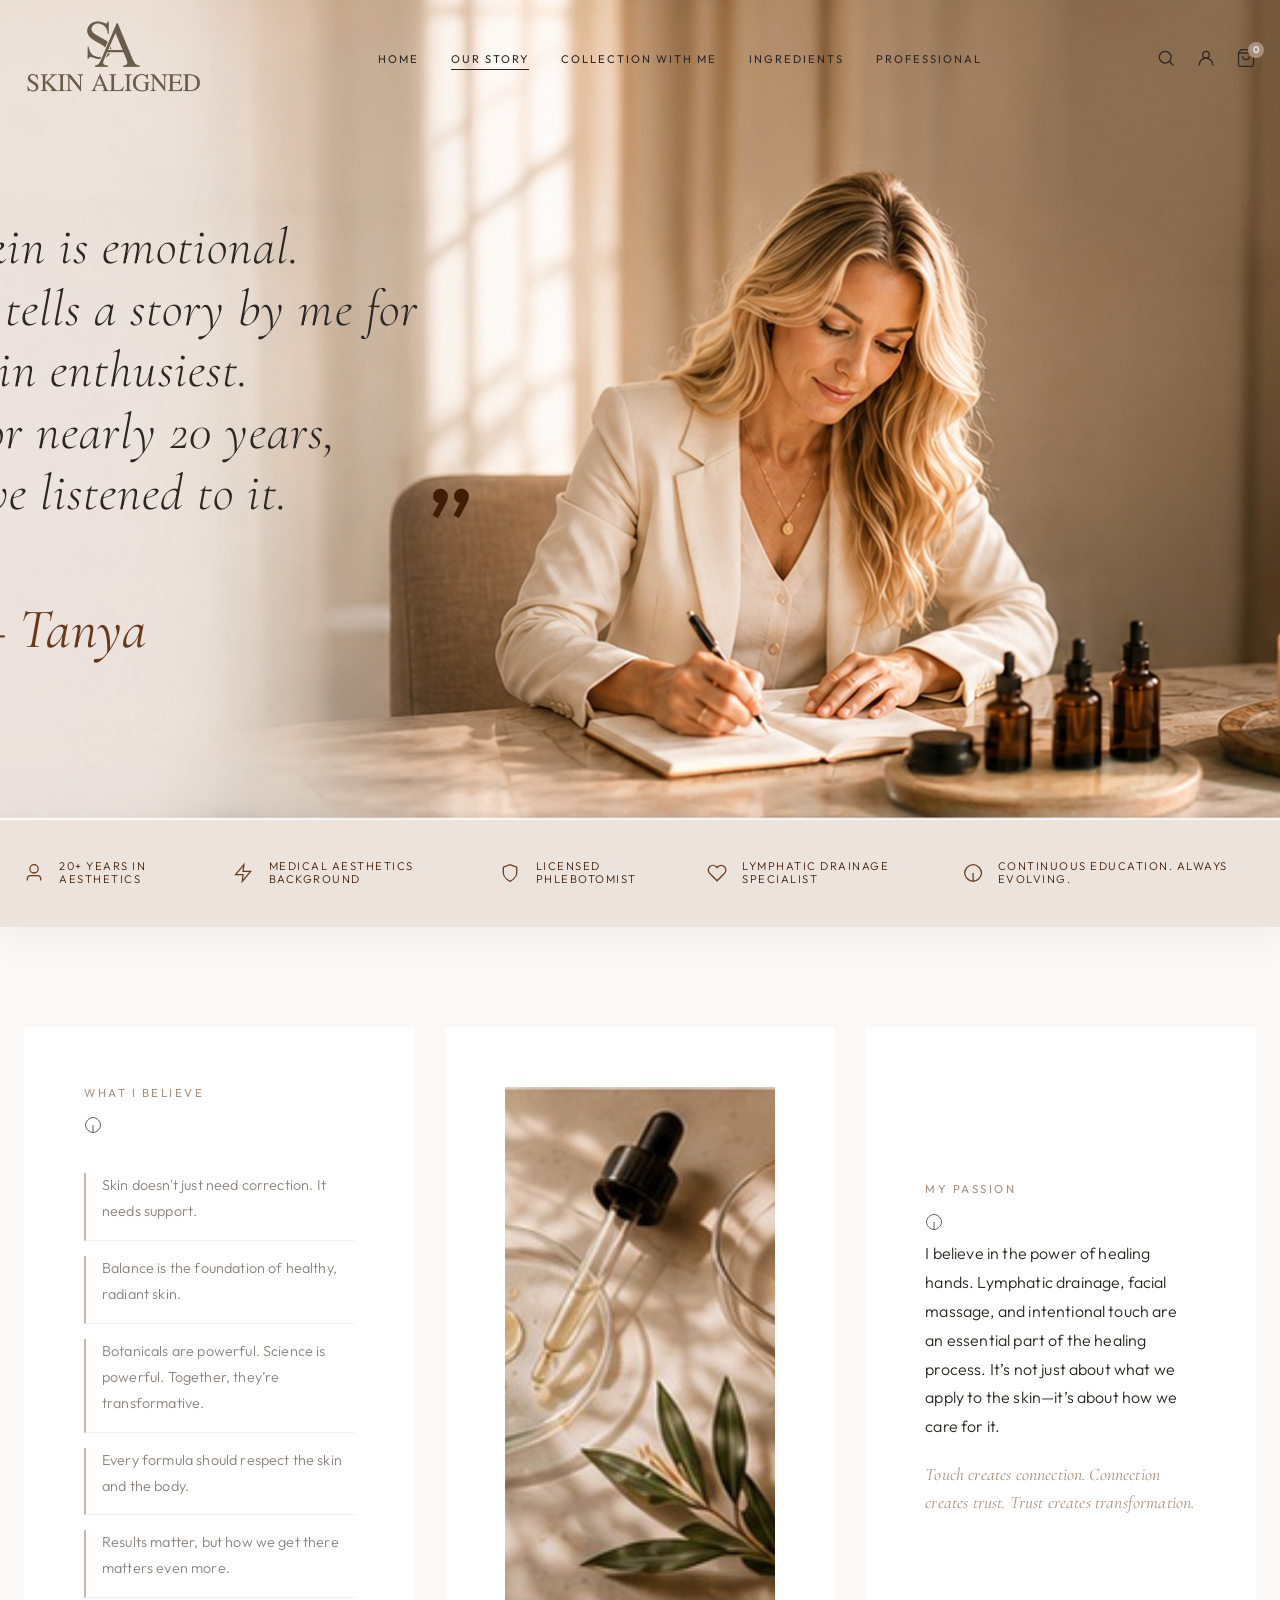
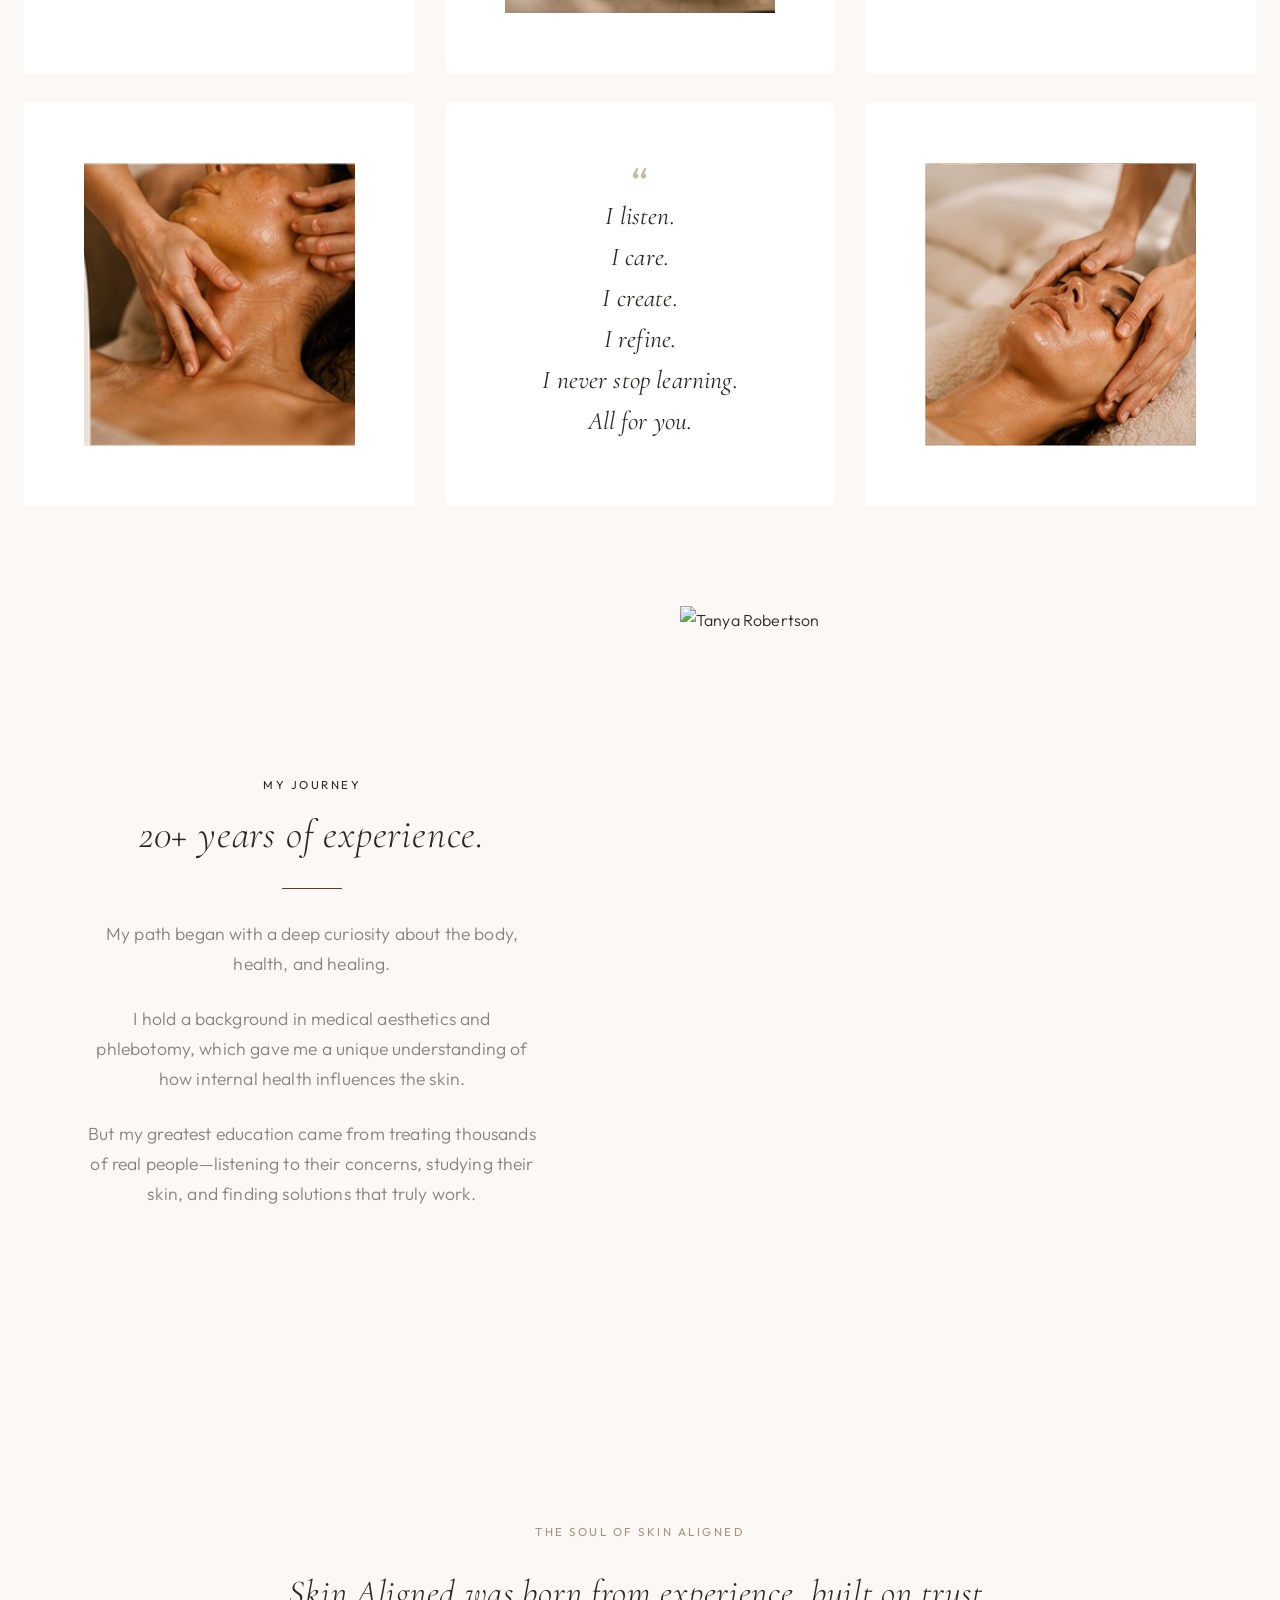
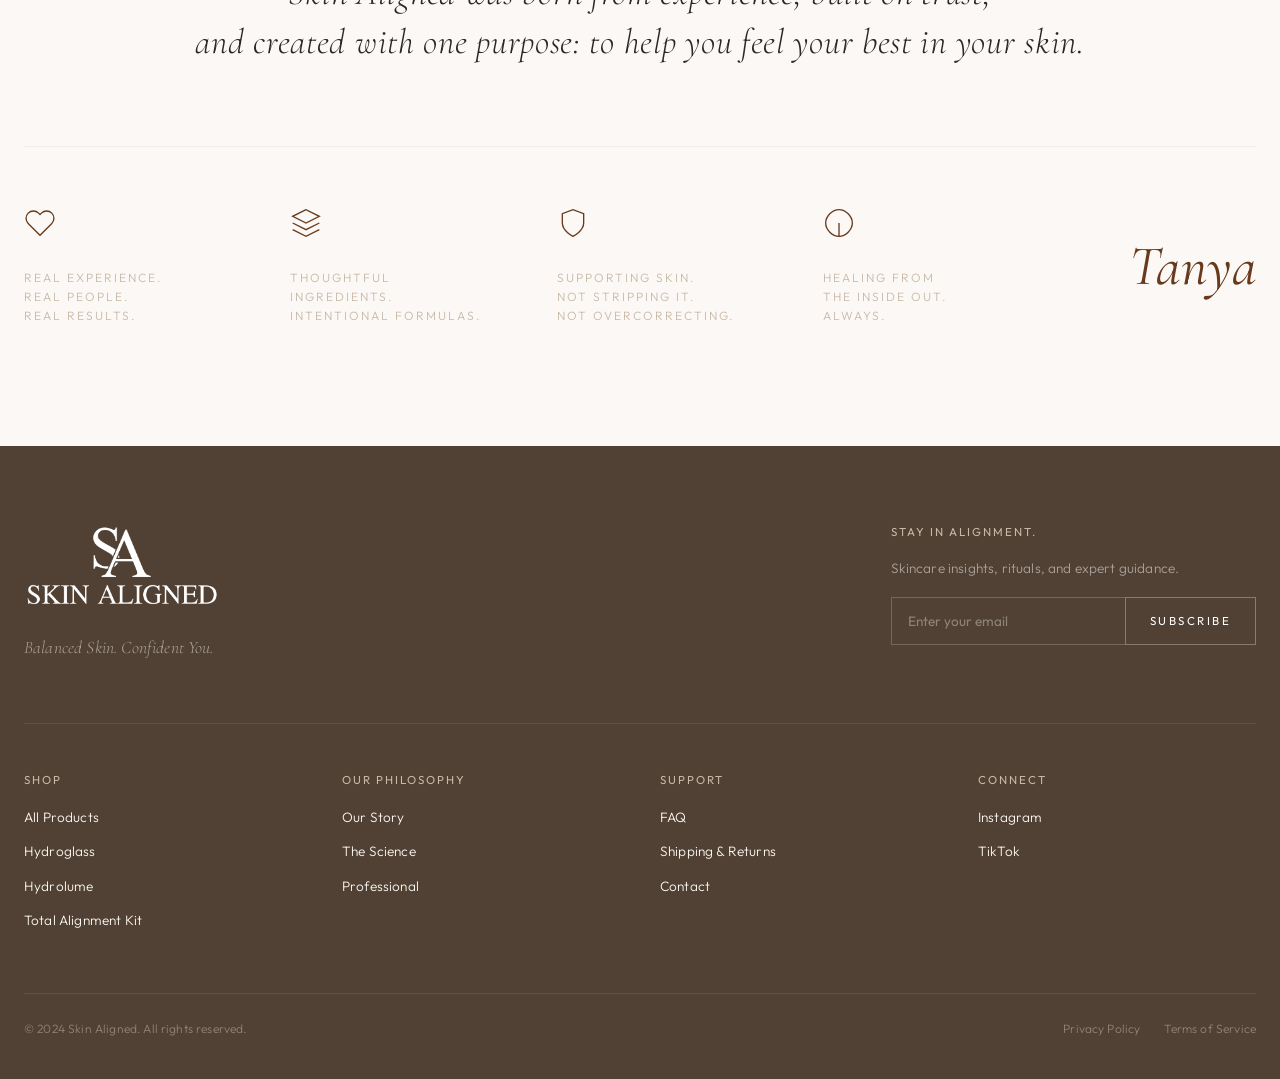
==== commit 17b7ee7b: "a small commit" ====
--- a/ritual.html
+++ b/ritual.html
@@ -22,7 +22,7 @@
         <ul class="nav">
           <li><a href="index.html">Home</a></li>
           <li><a href="ritual.html" class="active">Our Story</a></li>
-          <li><a href="products.html">Collection</a></li>
+          <li><a href="products.html">Collection with me</a></li>
           <li><a href="product-detail.html">Ingredients</a></li>
           <li><a href="professional.html">Professional</a></li>
         </ul>
@@ -289,4 +289,4 @@
   <script src="assets/js/main.js"></script>
 </body>
 
-</html>+</html>
